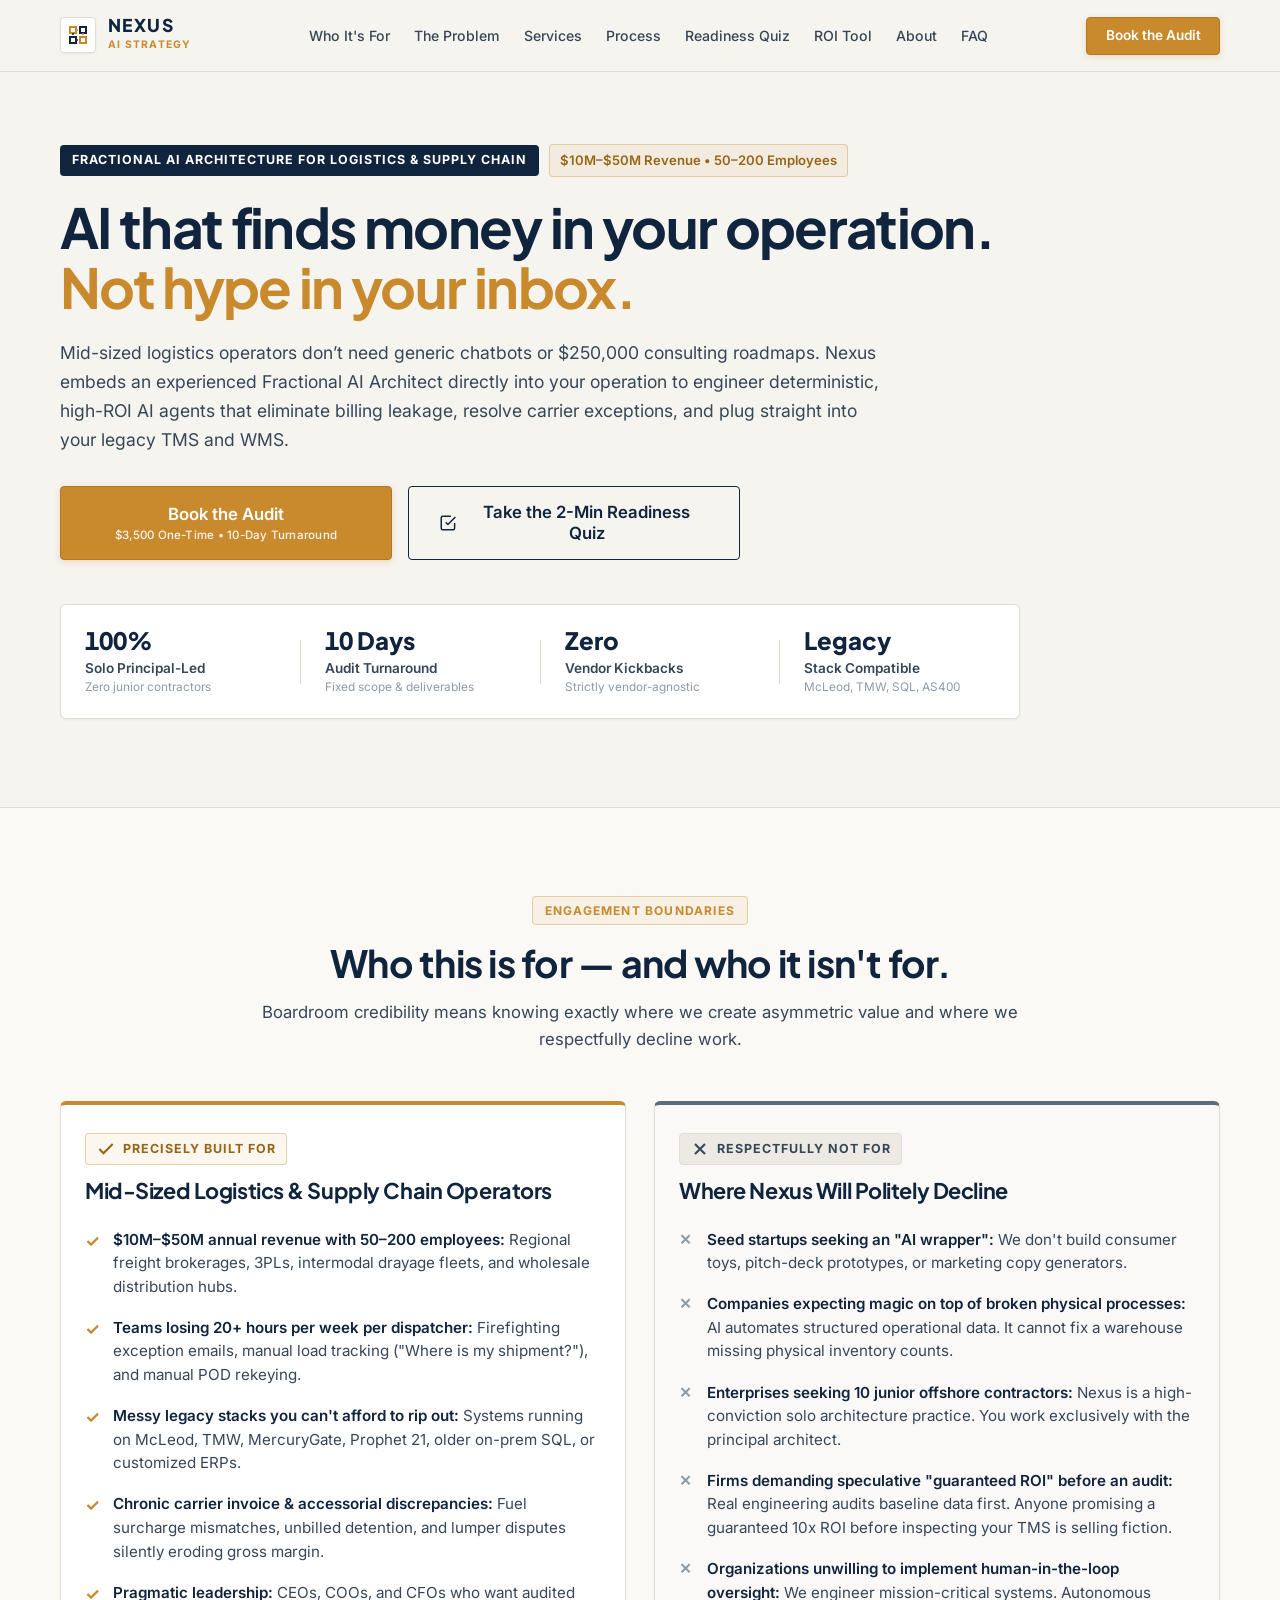
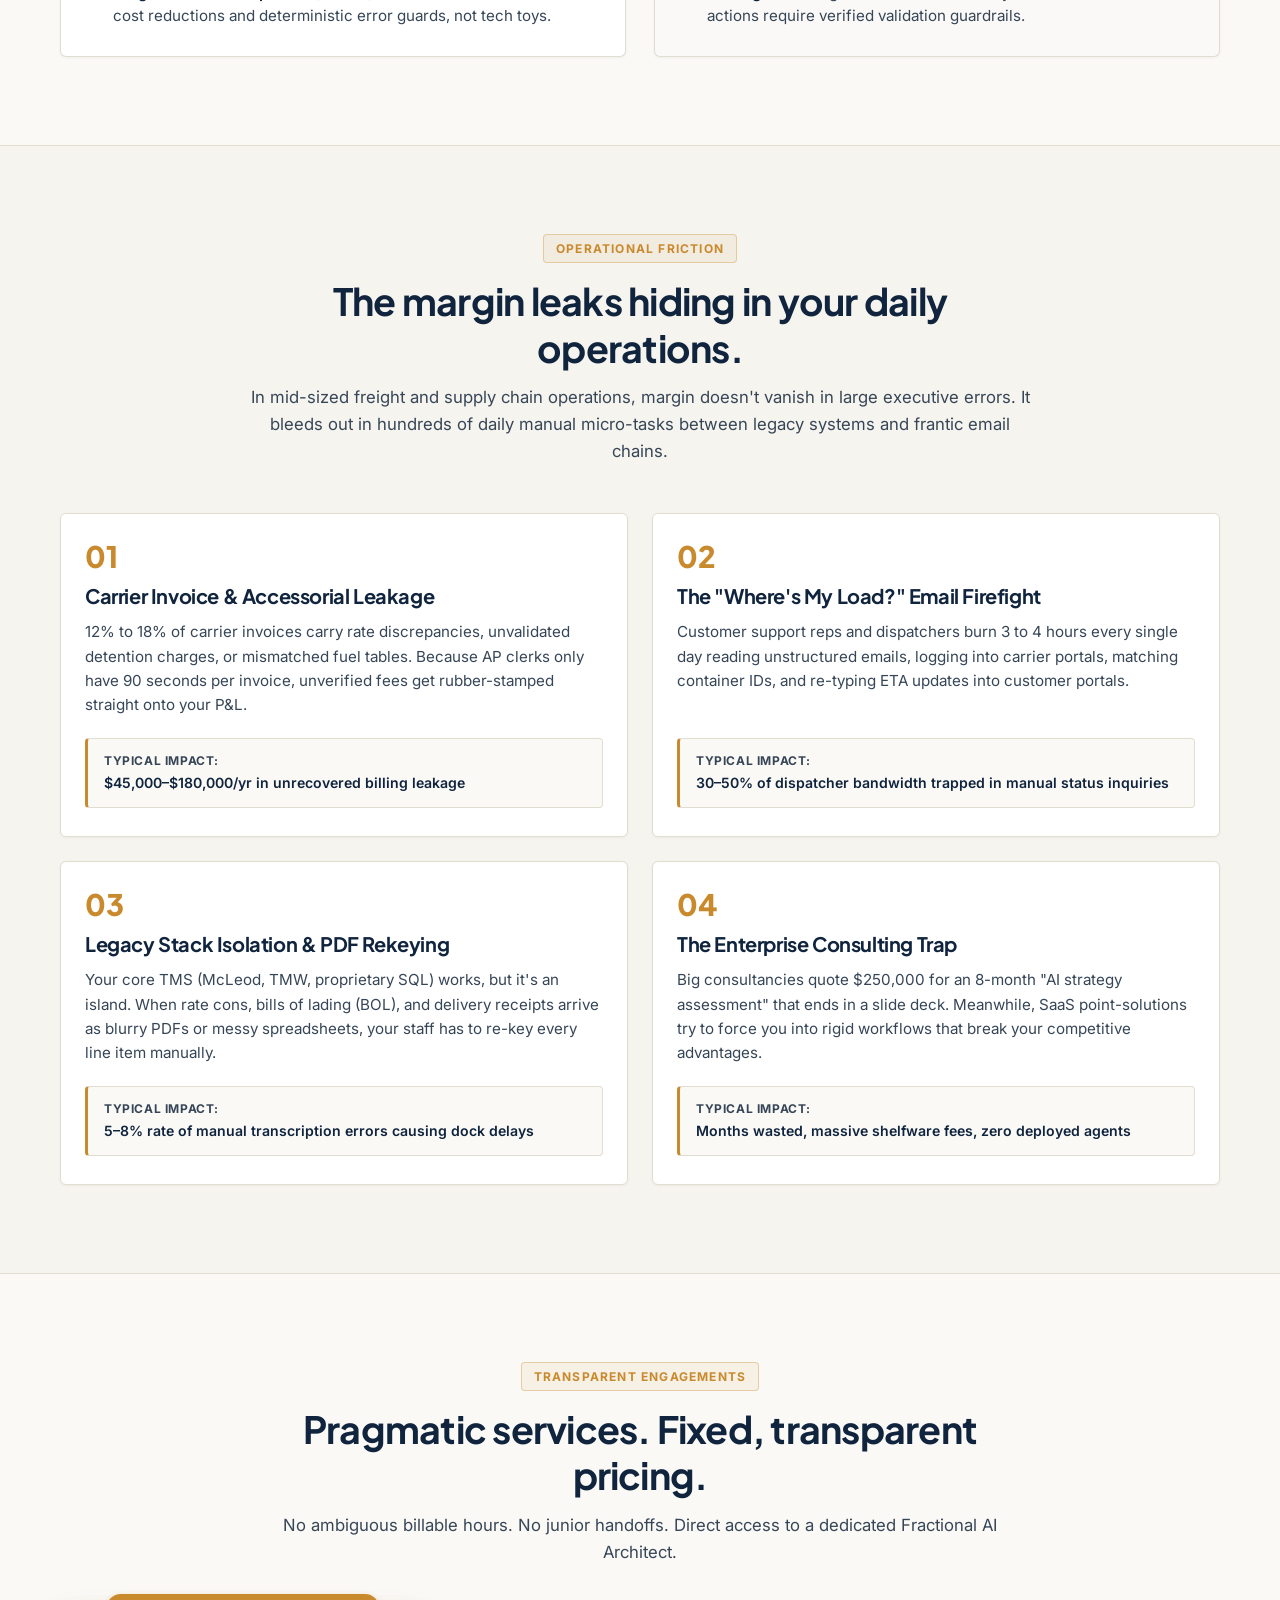
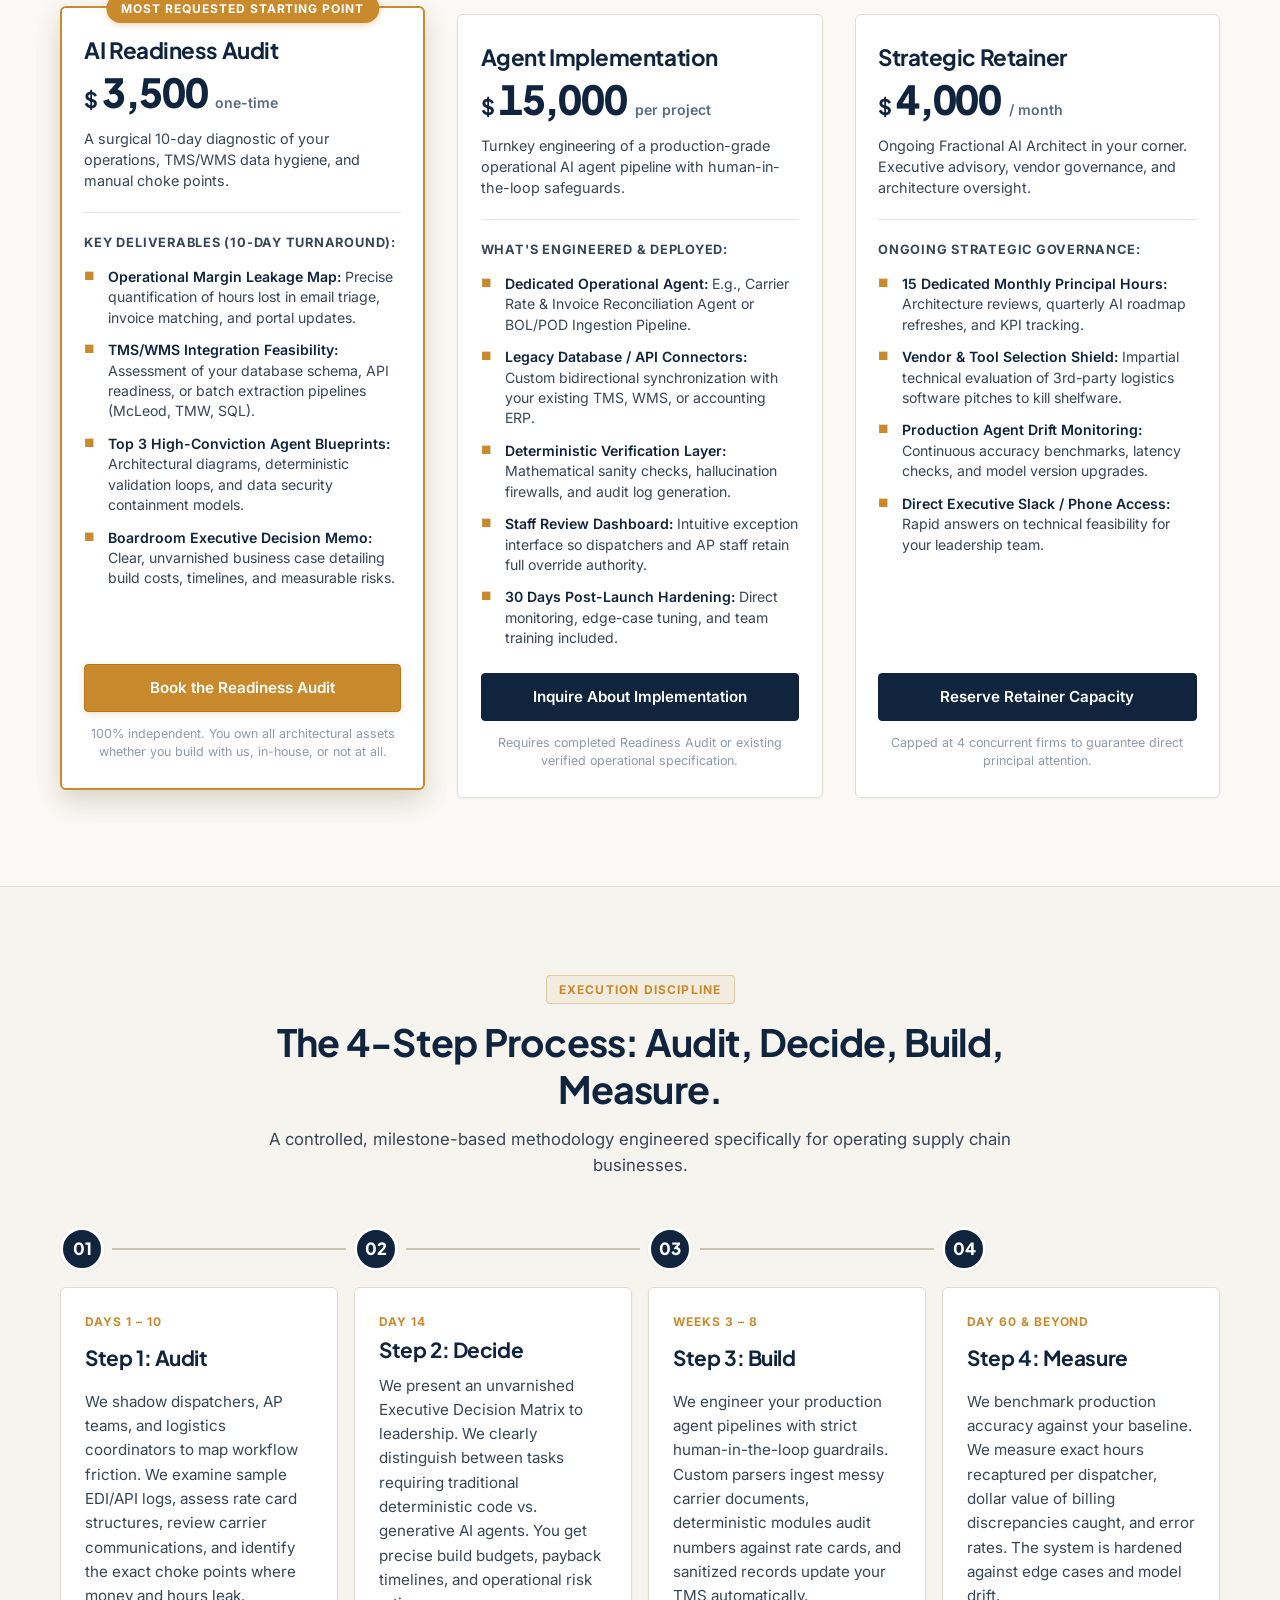
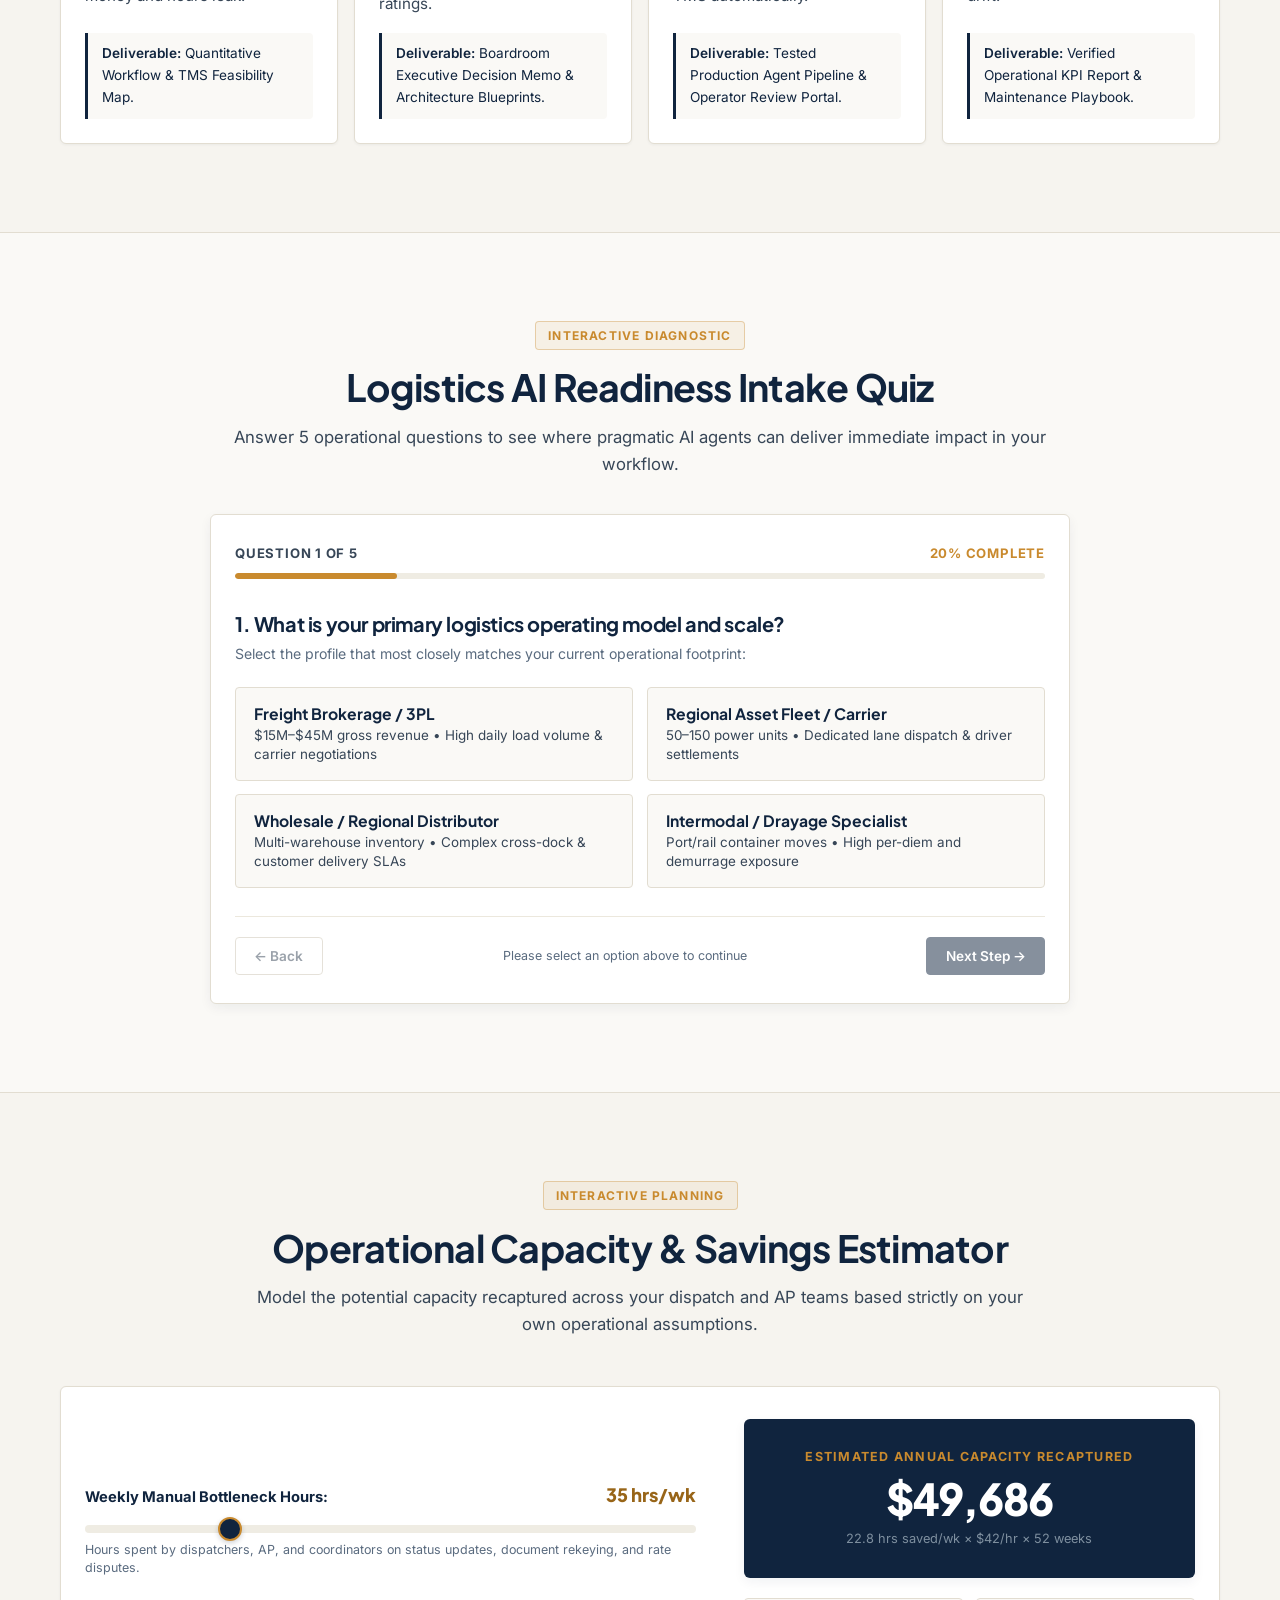
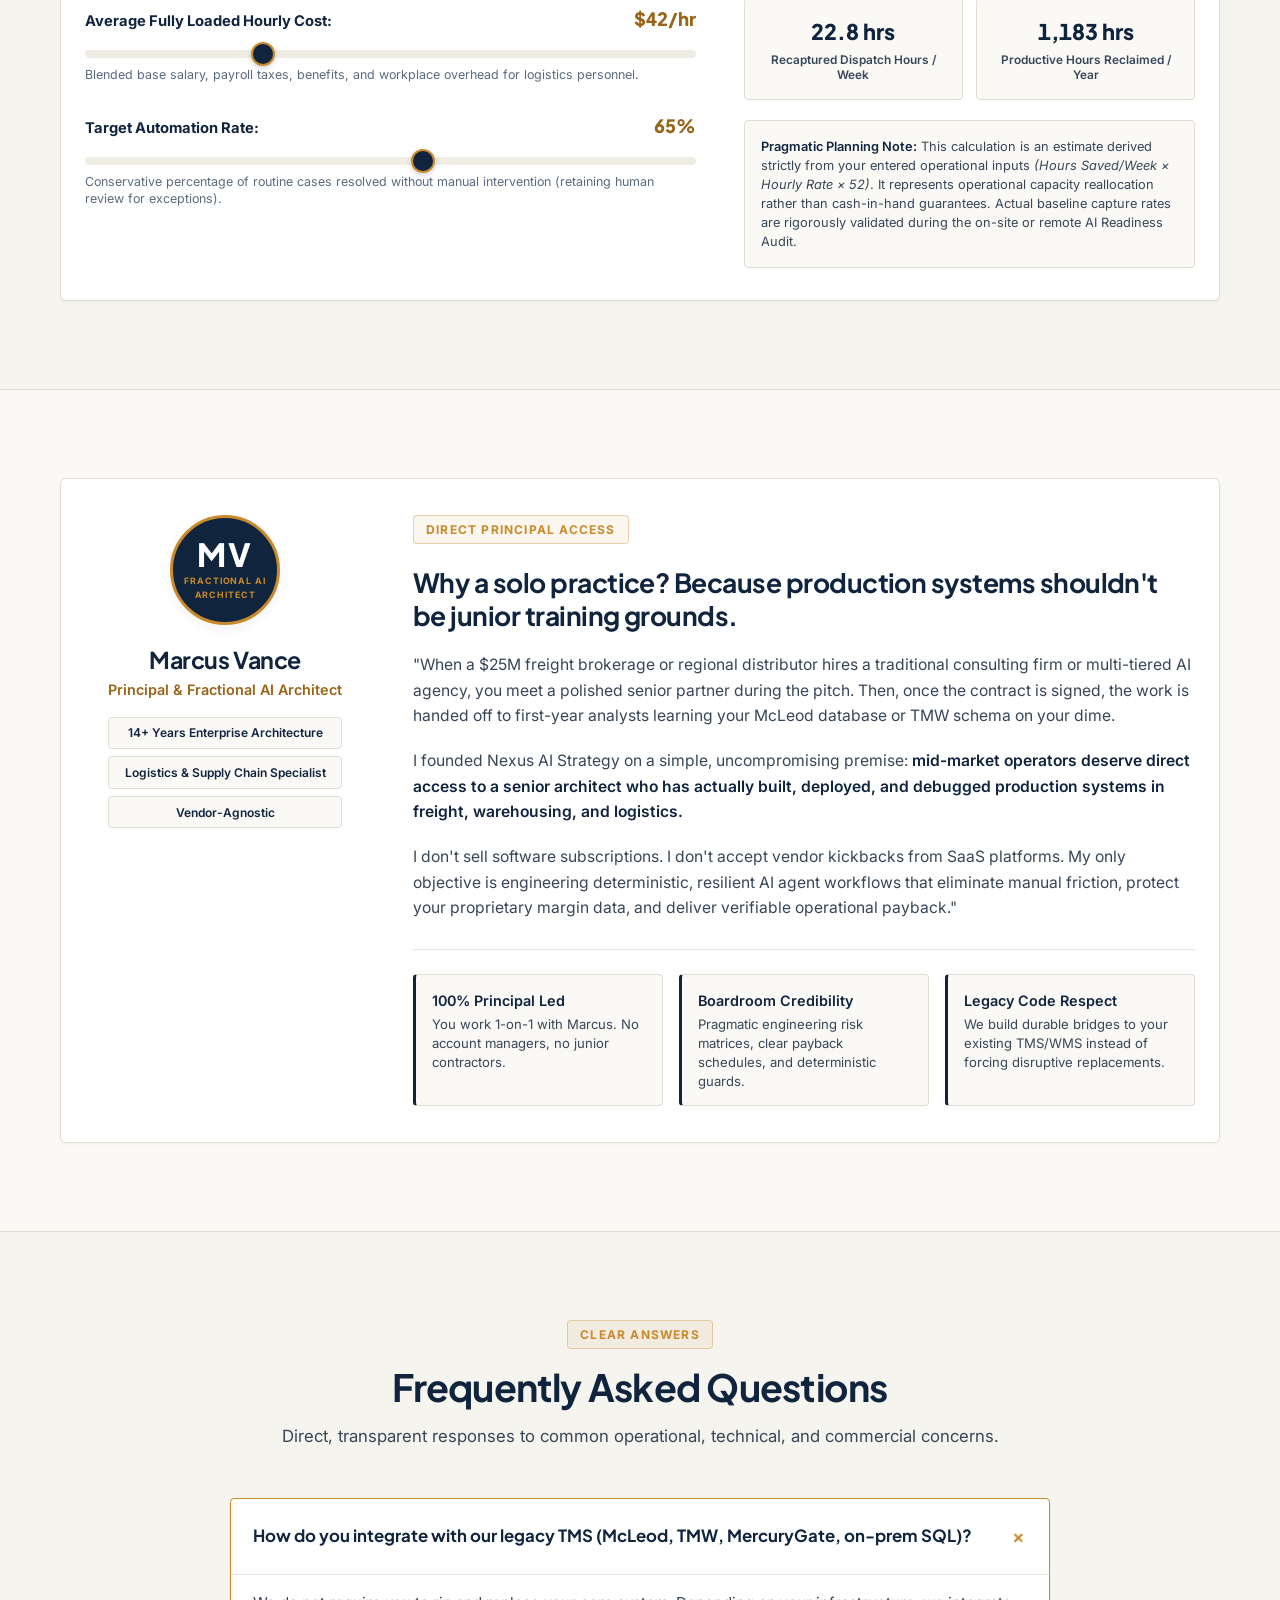
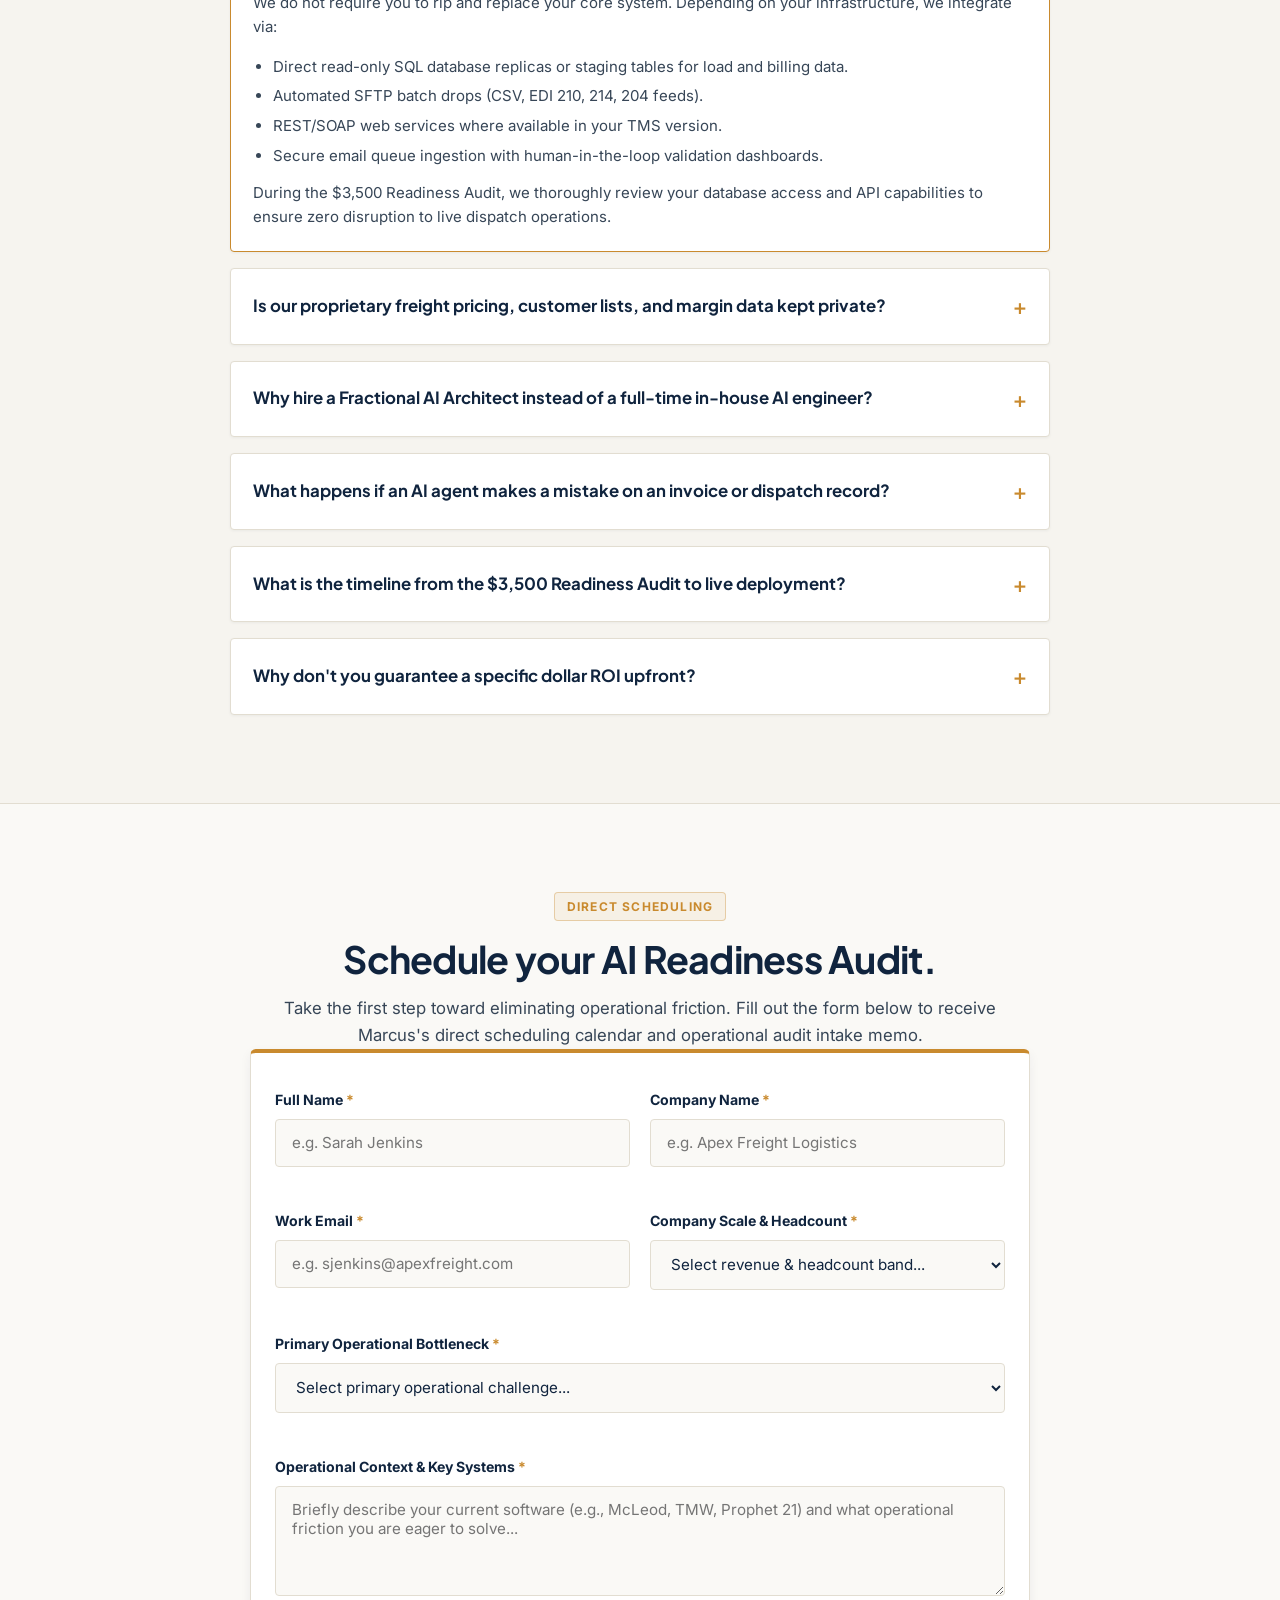
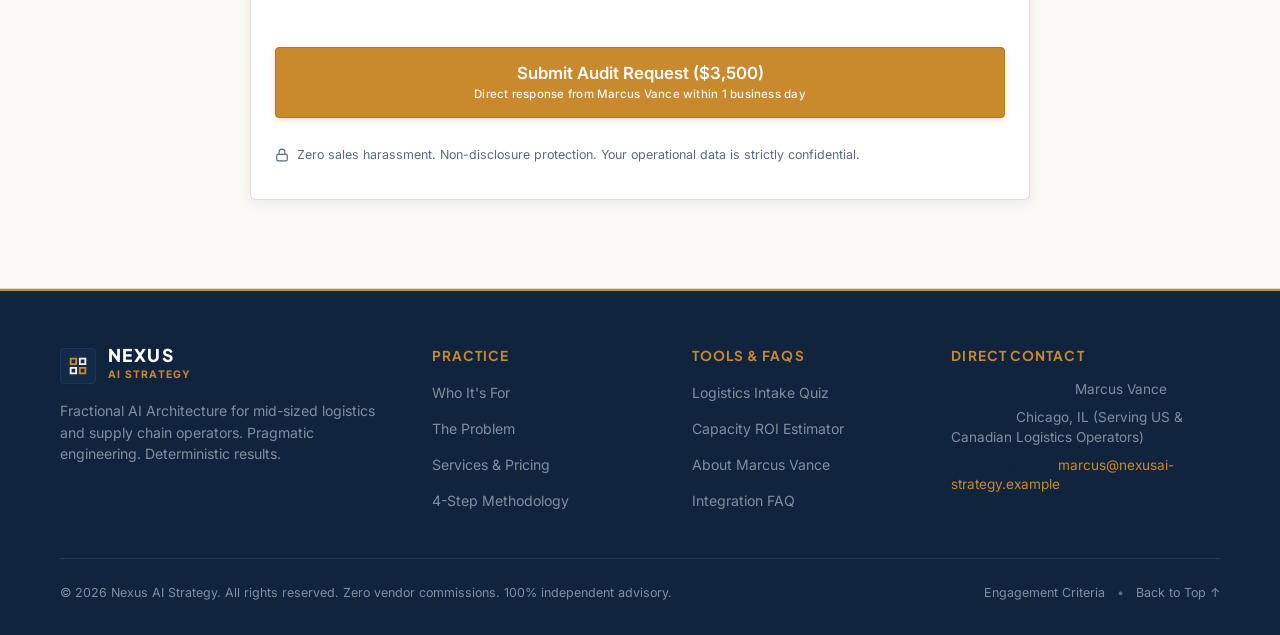
==== index.html @ 40e60907 "Initial commit: Nexus AI Strategy responsive landing page" ====
<!DOCTYPE html>
<html lang="en">
<head>
  <meta charset="UTF-8">
  <meta name="viewport" content="width=device-width, initial-scale=1.0">
  <title>Nexus AI Strategy | Fractional AI Architect for Mid-Sized Logistics & Supply Chain</title>
  <meta name="description" content="Solo Fractional AI Architect consultancy for $10M-$50M logistics, freight brokerage, and supply chain operators. Pragmatic agentic systems that find money in your operation.">
  <link rel="preconnect" href="https://fonts.googleapis.com">
  <link rel="preconnect" href="https://fonts.gstatic.com" crossorigin>
  <link href="https://fonts.googleapis.com/css2?family=Inter:wght@400;500;600;700&family=Plus+Jakarta+Sans:wght@600;700;800&display=swap" rel="stylesheet">
  <link rel="stylesheet" href="styles.css">
</head>
<body>
  <!-- HEADER & NAVIGATION -->
  <header class="site-header" id="top">
    <div class="nav-container">
      <a href="#top" class="brand-logo" aria-label="Nexus AI Strategy Home">
        <span class="logo-mark">
          <svg width="24" height="24" viewBox="0 0 24 24" fill="none" xmlns="http://www.w3.org/2000/svg" aria-hidden="true">
            <path d="M4 4H10V10H4V4Z" stroke="#C98A2E" stroke-width="2"/>
            <path d="M14 14H20V20H14V14Z" stroke="#C98A2E" stroke-width="2"/>
            <path d="M4 20H10V14H4V20Z" stroke="#10243E" stroke-width="2"/>
            <path d="M14 10H20V4H14V10Z" stroke="#10243E" stroke-width="2"/>
            <path d="M10 7L14 7" stroke="#C98A2E" stroke-width="1.5" stroke-dasharray="2 2"/>
            <path d="M10 17L14 17" stroke="#10243E" stroke-width="1.5" stroke-dasharray="2 2"/>
            <path d="M7 10V14" stroke="#10243E" stroke-width="1.5" stroke-dasharray="2 2"/>
            <path d="M17 10V14" stroke="#C98A2E" stroke-width="1.5" stroke-dasharray="2 2"/>
          </svg>
        </span>
        <span class="brand-text">
          <span class="brand-name">NEXUS</span>
          <span class="brand-descriptor">AI STRATEGY</span>
        </span>
      </a>

      <!-- Desktop Nav -->
      <nav class="desktop-nav" aria-label="Main Navigation">
        <ul class="nav-links">
          <li><a href="#fit">Who It's For</a></li>
          <li><a href="#problem">The Problem</a></li>
          <li><a href="#services">Services</a></li>
          <li><a href="#process">Process</a></li>
          <li><a href="#quiz">Readiness Quiz</a></li>
          <li><a href="#estimator">ROI Tool</a></li>
          <li><a href="#about">About</a></li>
          <li><a href="#faq">FAQ</a></li>
        </ul>
      </nav>

      <div class="nav-actions">
        <a href="#contact" class="btn btn-copper btn-sm nav-cta" id="nav-book-btn">Book the Audit</a>
        <!-- Mobile Menu Toggle Button -->
        <button type="button" class="mobile-toggle" id="mobile-toggle-btn" aria-expanded="false" aria-controls="mobile-nav" aria-label="Toggle navigation menu">
          <span class="hamburger-line"></span>
          <span class="hamburger-line"></span>
          <span class="hamburger-line"></span>
        </button>
      </div>
    </div>

    <!-- Mobile Drawer Navigation -->
    <nav class="mobile-nav" id="mobile-nav" aria-label="Mobile Navigation" hidden>
      <div class="mobile-nav-inner">
        <ul class="mobile-nav-links">
          <li><a href="#fit" class="mobile-nav-link">Who It's For</a></li>
          <li><a href="#problem" class="mobile-nav-link">The Problem</a></li>
          <li><a href="#services" class="mobile-nav-link">Services & Pricing</a></li>
          <li><a href="#process" class="mobile-nav-link">4-Step Process</a></li>
          <li><a href="#quiz" class="mobile-nav-link">5-Question Quiz</a></li>
          <li><a href="#estimator" class="mobile-nav-link">ROI Estimator</a></li>
          <li><a href="#about" class="mobile-nav-link">About Marcus</a></li>
          <li><a href="#faq" class="mobile-nav-link">FAQ</a></li>
        </ul>
        <div class="mobile-nav-cta-wrapper">
          <a href="#contact" class="btn btn-copper btn-block mobile-nav-link" id="mobile-book-audit-link">Book the Audit ($3,500)</a>
        </div>
      </div>
    </nav>
  </header>

  <main>
    <!-- SECTION 1: HERO -->
    <section class="hero-section" id="hero">
      <div class="container hero-container">
        <div class="hero-content">
          <div class="hero-eyebrow">
            <span class="eyebrow-pill">Fractional AI Architecture for Logistics & Supply Chain</span>
            <span class="eyebrow-focus">$10M–$50M Revenue • 50–200 Employees</span>
          </div>

          <h1 class="hero-headline">
            AI that finds money in your operation.<br>
            <span class="hero-headline-sub">Not hype in your inbox.</span>
          </h1>

          <p class="hero-lead">
            Mid-sized logistics operators don’t need generic chatbots or $250,000 consulting roadmaps. 
            Nexus embeds an experienced Fractional AI Architect directly into your operation to engineer 
            deterministic, high-ROI AI agents that eliminate billing leakage, resolve carrier exceptions, 
            and plug straight into your legacy TMS and WMS.
          </p>

          <div class="hero-cta-group">
            <a href="#contact" class="btn btn-copper btn-lg" id="hero-book-audit-btn">
              <span>Book the Audit</span>
              <span class="btn-subtext">$3,500 One-Time • 10-Day Turnaround</span>
            </a>
            <a href="#quiz" class="btn btn-navy-outline btn-lg" id="hero-take-quiz-btn">
              <svg width="18" height="18" viewBox="0 0 24 24" fill="none" stroke="currentColor" stroke-width="2" aria-hidden="true">
                <path d="M9 11l3 3L22 4"/>
                <path d="M21 12v7a2 2 0 01-2 2H5a2 2 0 01-2-2V5a2 2 0 012-2h11"/>
              </svg>
              <span>Take the 2-Min Readiness Quiz</span>
            </a>
          </div>

          <!-- Boardroom Credibility Strip -->
          <div class="hero-proof-bar" aria-label="Operational benchmarks">
            <div class="proof-item">
              <div class="proof-number">100%</div>
              <div class="proof-label">Solo Principal-Led<br><span class="proof-sub">Zero junior contractors</span></div>
            </div>
            <div class="proof-divider" aria-hidden="true"></div>
            <div class="proof-item">
              <div class="proof-number">10 Days</div>
              <div class="proof-label">Audit Turnaround<br><span class="proof-sub">Fixed scope & deliverables</span></div>
            </div>
            <div class="proof-divider" aria-hidden="true"></div>
            <div class="proof-item">
              <div class="proof-number">Zero</div>
              <div class="proof-label">Vendor Kickbacks<br><span class="proof-sub">Strictly vendor-agnostic</span></div>
            </div>
            <div class="proof-divider" aria-hidden="true"></div>
            <div class="proof-item">
              <div class="proof-number">Legacy</div>
              <div class="proof-label">Stack Compatible<br><span class="proof-sub">McLeod, TMW, SQL, AS400</span></div>
            </div>
          </div>
        </div>
      </div>
    </section>

    <!-- SECTION 2: WHO THIS IS FOR / ISN'T FOR -->
    <section class="section fit-section" id="fit">
      <div class="container">
        <div class="section-header text-center">
          <span class="section-tag">Engagement Boundaries</span>
          <h2 class="section-title">Who this is for — and who it isn't for.</h2>
          <p class="section-subtitle">
            Boardroom credibility means knowing exactly where we create asymmetric value and where we respectfully decline work.
          </p>
        </div>

        <div class="fit-grid">
          <!-- FOR CARD -->
          <div class="fit-card fit-card-for">
            <div class="fit-card-header">
              <div class="fit-badge for-badge">
                <svg width="20" height="20" viewBox="0 0 24 24" fill="none" stroke="currentColor" stroke-width="2.5" aria-hidden="true">
                  <path d="M20 6L9 17L4 12"/>
                </svg>
                <span>Precisely Built For</span>
              </div>
              <h3 class="fit-card-title">Mid-Sized Logistics & Supply Chain Operators</h3>
            </div>
            <ul class="fit-list for-list">
              <li>
                <strong>$10M–$50M annual revenue with 50–200 employees:</strong> Regional freight brokerages, 3PLs, intermodal drayage fleets, and wholesale distribution hubs.
              </li>
              <li>
                <strong>Teams losing 20+ hours per week per dispatcher:</strong> Firefighting exception emails, manual load tracking ("Where is my shipment?"), and manual POD rekeying.
              </li>
              <li>
                <strong>Messy legacy stacks you can't afford to rip out:</strong> Systems running on McLeod, TMW, MercuryGate, Prophet 21, older on-prem SQL, or customized ERPs.
              </li>
              <li>
                <strong>Chronic carrier invoice & accessorial discrepancies:</strong> Fuel surcharge mismatches, unbilled detention, and lumper disputes silently eroding gross margin.
              </li>
              <li>
                <strong>Pragmatic leadership:</strong> CEOs, COOs, and CFOs who want audited cost reductions and deterministic error guards, not tech toys.
              </li>
            </ul>
          </div>

          <!-- NOT FOR CARD -->
          <div class="fit-card fit-card-not">
            <div class="fit-card-header">
              <div class="fit-badge not-badge">
                <svg width="20" height="20" viewBox="0 0 24 24" fill="none" stroke="currentColor" stroke-width="2.5" aria-hidden="true">
                  <path d="M18 6L6 18M6 6l12 12"/>
                </svg>
                <span>Respectfully Not For</span>
              </div>
              <h3 class="fit-card-title">Where Nexus Will Politely Decline</h3>
            </div>
            <ul class="fit-list not-list">
              <li>
                <strong>Seed startups seeking an "AI wrapper":</strong> We don't build consumer toys, pitch-deck prototypes, or marketing copy generators.
              </li>
              <li>
                <strong>Companies expecting magic on top of broken physical processes:</strong> AI automates structured operational data. It cannot fix a warehouse missing physical inventory counts.
              </li>
              <li>
                <strong>Enterprises seeking 10 junior offshore contractors:</strong> Nexus is a high-conviction solo architecture practice. You work exclusively with the principal architect.
              </li>
              <li>
                <strong>Firms demanding speculative "guaranteed ROI" before an audit:</strong> Real engineering audits baseline data first. Anyone promising a guaranteed 10x ROI before inspecting your TMS is selling fiction.
              </li>
              <li>
                <strong>Organizations unwilling to implement human-in-the-loop oversight:</strong> We engineer mission-critical systems. Autonomous actions require verified validation guardrails.
              </li>
            </ul>
          </div>
        </div>
      </div>
    </section>

    <!-- SECTION 3: THE PROBLEM -->
    <section class="section problem-section" id="problem">
      <div class="container">
        <div class="section-header text-center">
          <span class="section-tag">Operational Friction</span>
          <h2 class="section-title">The margin leaks hiding in your daily operations.</h2>
          <p class="section-subtitle">
            In mid-sized freight and supply chain operations, margin doesn't vanish in large executive errors. 
            It bleeds out in hundreds of daily manual micro-tasks between legacy systems and frantic email chains.
          </p>
        </div>

        <div class="problem-grid">
          <!-- Problem 1 -->
          <article class="problem-card">
            <div class="problem-num" aria-hidden="true">01</div>
            <h3 class="problem-card-title">Carrier Invoice & Accessorial Leakage</h3>
            <p class="problem-card-desc">
              12% to 18% of carrier invoices carry rate discrepancies, unvalidated detention charges, or mismatched fuel tables. 
              Because AP clerks only have 90 seconds per invoice, unverified fees get rubber-stamped straight onto your P&amp;L.
            </p>
            <div class="problem-cost-box">
              <span class="cost-label">Typical Impact:</span>
              <span class="cost-value">$45,000–$180,000/yr in unrecovered billing leakage</span>
            </div>
          </article>

          <!-- Problem 2 -->
          <article class="problem-card">
            <div class="problem-num" aria-hidden="true">02</div>
            <h3 class="problem-card-title">The "Where's My Load?" Email Firefight</h3>
            <p class="problem-card-desc">
              Customer support reps and dispatchers burn 3 to 4 hours every single day reading unstructured emails, 
              logging into carrier portals, matching container IDs, and re-typing ETA updates into customer portals.
            </p>
            <div class="problem-cost-box">
              <span class="cost-label">Typical Impact:</span>
              <span class="cost-value">30–50% of dispatcher bandwidth trapped in manual status inquiries</span>
            </div>
          </article>

          <!-- Problem 3 -->
          <article class="problem-card">
            <div class="problem-num" aria-hidden="true">03</div>
            <h3 class="problem-card-title">Legacy Stack Isolation & PDF Rekeying</h3>
            <p class="problem-card-desc">
              Your core TMS (McLeod, TMW, proprietary SQL) works, but it's an island. When rate cons, bills of lading (BOL), 
              and delivery receipts arrive as blurry PDFs or messy spreadsheets, your staff has to re-key every line item manually.
            </p>
            <div class="problem-cost-box">
              <span class="cost-label">Typical Impact:</span>
              <span class="cost-value">5–8% rate of manual transcription errors causing dock delays</span>
            </div>
          </article>

          <!-- Problem 4 -->
          <article class="problem-card">
            <div class="problem-num" aria-hidden="true">04</div>
            <h3 class="problem-card-title">The Enterprise Consulting Trap</h3>
            <p class="problem-card-desc">
              Big consultancies quote $250,000 for an 8-month "AI strategy assessment" that ends in a slide deck. 
              Meanwhile, SaaS point-solutions try to force you into rigid workflows that break your competitive advantages.
            </p>
            <div class="problem-cost-box">
              <span class="cost-label">Typical Impact:</span>
              <span class="cost-value">Months wasted, massive shelfware fees, zero deployed agents</span>
            </div>
          </article>
        </div>
      </div>
    </section>

    <!-- SECTION 4: THREE SERVICE CARDS -->
    <section class="section services-section" id="services">
      <div class="container">
        <div class="section-header text-center">
          <span class="section-tag">Transparent Engagements</span>
          <h2 class="section-title">Pragmatic services. Fixed, transparent pricing.</h2>
          <p class="section-subtitle">
            No ambiguous billable hours. No junior handoffs. Direct access to a dedicated Fractional AI Architect.
          </p>
        </div>

        <div class="services-grid">
          <!-- SERVICE 1: PRIMARY (AI Readiness Audit) -->
          <div class="service-card service-card-primary" id="service-audit">
            <div class="service-card-badge">Most Requested Starting Point</div>
            <div class="service-header">
              <h3 class="service-title">AI Readiness Audit</h3>
              <div class="service-pricing">
                <span class="price-currency">$</span>
                <span class="price-amount">3,500</span>
                <span class="price-period">one-time</span>
              </div>
              <p class="service-summary">
                A surgical 10-day diagnostic of your operations, TMS/WMS data hygiene, and manual choke points.
              </p>
            </div>

            <div class="service-body">
              <div class="service-scope-label">Key Deliverables (10-Day Turnaround):</div>
              <ul class="service-checklist">
                <li>
                  <strong>Operational Margin Leakage Map:</strong> Precise quantification of hours lost in email triage, invoice matching, and portal updates.
                </li>
                <li>
                  <strong>TMS/WMS Integration Feasibility:</strong> Assessment of your database schema, API readiness, or batch extraction pipelines (McLeod, TMW, SQL).
                </li>
                <li>
                  <strong>Top 3 High-Conviction Agent Blueprints:</strong> Architectural diagrams, deterministic validation loops, and data security containment models.
                </li>
                <li>
                  <strong>Boardroom Executive Decision Memo:</strong> Clear, unvarnished business case detailing build costs, timelines, and measurable risks.
                </li>
              </ul>
            </div>

            <div class="service-footer">
              <a href="#contact" class="btn btn-copper btn-block" id="service-audit-cta">Book the Readiness Audit</a>
              <p class="service-guarantee-note">
                100% independent. You own all architectural assets whether you build with us, in-house, or not at all.
              </p>
            </div>
          </div>

          <!-- SERVICE 2: Agent Implementation -->
          <div class="service-card" id="service-implementation">
            <div class="service-header">
              <h3 class="service-title">Agent Implementation</h3>
              <div class="service-pricing">
                <span class="price-currency">$</span>
                <span class="price-amount">15,000</span>
                <span class="price-period">per project</span>
              </div>
              <p class="service-summary">
                Turnkey engineering of a production-grade operational AI agent pipeline with human-in-the-loop safeguards.
              </p>
            </div>

            <div class="service-body">
              <div class="service-scope-label">What's Engineered & Deployed:</div>
              <ul class="service-checklist">
                <li>
                  <strong>Dedicated Operational Agent:</strong> E.g., Carrier Rate & Invoice Reconciliation Agent or BOL/POD Ingestion Pipeline.
                </li>
                <li>
                  <strong>Legacy Database / API Connectors:</strong> Custom bidirectional synchronization with your existing TMS, WMS, or accounting ERP.
                </li>
                <li>
                  <strong>Deterministic Verification Layer:</strong> Mathematical sanity checks, hallucination firewalls, and audit log generation.
                </li>
                <li>
                  <strong>Staff Review Dashboard:</strong> Intuitive exception interface so dispatchers and AP staff retain full override authority.
                </li>
                <li>
                  <strong>30 Days Post-Launch Hardening:</strong> Direct monitoring, edge-case tuning, and team training included.
                </li>
              </ul>
            </div>

            <div class="service-footer">
              <a href="#contact" class="btn btn-navy btn-block" id="service-implementation-cta">Inquire About Implementation</a>
              <p class="service-guarantee-note">
                Requires completed Readiness Audit or existing verified operational specification.
              </p>
            </div>
          </div>

          <!-- SERVICE 3: Strategic Retainer -->
          <div class="service-card" id="service-retainer">
            <div class="service-header">
              <h3 class="service-title">Strategic Retainer</h3>
              <div class="service-pricing">
                <span class="price-currency">$</span>
                <span class="price-amount">4,000</span>
                <span class="price-period">/ month</span>
              </div>
              <p class="service-summary">
                Ongoing Fractional AI Architect in your corner. Executive advisory, vendor governance, and architecture oversight.
              </p>
            </div>

            <div class="service-body">
              <div class="service-scope-label">Ongoing Strategic Governance:</div>
              <ul class="service-checklist">
                <li>
                  <strong>15 Dedicated Monthly Principal Hours:</strong> Architecture reviews, quarterly AI roadmap refreshes, and KPI tracking.
                </li>
                <li>
                  <strong>Vendor & Tool Selection Shield:</strong> Impartial technical evaluation of 3rd-party logistics software pitches to kill shelfware.
                </li>
                <li>
                  <strong>Production Agent Drift Monitoring:</strong> Continuous accuracy benchmarks, latency checks, and model version upgrades.
                </li>
                <li>
                  <strong>Direct Executive Slack / Phone Access:</strong> Rapid answers on technical feasibility for your leadership team.
                </li>
              </ul>
            </div>

            <div class="service-footer">
              <a href="#contact" class="btn btn-navy btn-block" id="service-retainer-cta">Reserve Retainer Capacity</a>
              <p class="service-guarantee-note">
                Capped at 4 concurrent firms to guarantee direct principal attention.
              </p>
            </div>
          </div>
        </div>
      </div>
    </section>

    <!-- SECTION 5: 4-STEP PROCESS -->
    <section class="section process-section" id="process">
      <div class="container">
        <div class="section-header text-center">
          <span class="section-tag">Execution Discipline</span>
          <h2 class="section-title">The 4-Step Process: Audit, Decide, Build, Measure.</h2>
          <p class="section-subtitle">
            A controlled, milestone-based methodology engineered specifically for operating supply chain businesses.
          </p>
        </div>

        <div class="process-timeline">
          <!-- Step 1 -->
          <div class="process-step">
            <div class="process-marker">
              <div class="marker-circle">01</div>
              <div class="marker-line" aria-hidden="true"></div>
            </div>
            <div class="process-card">
              <div class="process-phase">Days 1 – 10</div>
              <h3 class="process-name">Step 1: Audit</h3>
              <p class="process-desc">
                We shadow dispatchers, AP teams, and logistics coordinators to map workflow friction. We examine sample EDI/API logs, 
                assess rate card structures, review carrier communications, and identify the exact choke points where money and hours leak.
              </p>
              <div class="process-outcome">
                <strong>Deliverable:</strong> Quantitative Workflow & TMS Feasibility Map.
              </div>
            </div>
          </div>

          <!-- Step 2 -->
          <div class="process-step">
            <div class="process-marker">
              <div class="marker-circle">02</div>
              <div class="marker-line" aria-hidden="true"></div>
            </div>
            <div class="process-card">
              <div class="process-phase">Day 14</div>
              <h3 class="process-name">Step 2: Decide</h3>
              <p class="process-desc">
                We present an unvarnished Executive Decision Matrix to leadership. We clearly distinguish between tasks requiring 
                traditional deterministic code vs. generative AI agents. You get precise build budgets, payback timelines, and operational risk ratings.
              </p>
              <div class="process-outcome">
                <strong>Deliverable:</strong> Boardroom Executive Decision Memo & Architecture Blueprints.
              </div>
            </div>
          </div>

          <!-- Step 3 -->
          <div class="process-step">
            <div class="process-marker">
              <div class="marker-circle">03</div>
              <div class="marker-line" aria-hidden="true"></div>
            </div>
            <div class="process-card">
              <div class="process-phase">Weeks 3 – 8</div>
              <h3 class="process-name">Step 3: Build</h3>
              <p class="process-desc">
                We engineer your production agent pipelines with strict human-in-the-loop guardrails. Custom parsers ingest messy carrier 
                documents, deterministic modules audit numbers against rate cards, and sanitized records update your TMS automatically.
              </p>
              <div class="process-outcome">
                <strong>Deliverable:</strong> Tested Production Agent Pipeline & Operator Review Portal.
              </div>
            </div>
          </div>

          <!-- Step 4 -->
          <div class="process-step">
            <div class="process-marker">
              <div class="marker-circle">04</div>
            </div>
            <div class="process-card">
              <div class="process-phase">Day 60 & Beyond</div>
              <h3 class="process-name">Step 4: Measure</h3>
              <p class="process-desc">
                We benchmark production accuracy against your baseline. We measure exact hours recaptured per dispatcher, dollar value of billing 
                discrepancies caught, and error rates. The system is hardened against edge cases and model drift.
              </p>
              <div class="process-outcome">
                <strong>Deliverable:</strong> Verified Operational KPI Report & Maintenance Playbook.
              </div>
            </div>
          </div>
        </div>
      </div>
    </section>

    <!-- SECTION 6: 5-QUESTION AUDIT INTAKE QUIZ -->
    <section class="section quiz-section" id="quiz">
      <div class="container">
        <div class="quiz-wrapper">
          <div class="quiz-intro text-center">
            <span class="section-tag">Interactive Diagnostic</span>
            <h2 class="section-title">Logistics AI Readiness Intake Quiz</h2>
            <p class="section-subtitle">
              Answer 5 operational questions to see where pragmatic AI agents can deliver immediate impact in your workflow.
            </p>
          </div>

          <!-- QUIZ CONTAINER -->
          <div class="quiz-card" id="quiz-container" role="region" aria-live="polite">
            <!-- Progress Bar -->
            <div class="quiz-progress-bar-wrapper">
              <div class="quiz-step-indicator">
                <span id="quiz-step-text">Question 1 of 5</span>
                <span class="quiz-pct-text" id="quiz-pct-text">20% Complete</span>
              </div>
              <div class="quiz-progress-track">
                <div class="quiz-progress-fill" id="quiz-progress-fill" style="width: 20%;"></div>
              </div>
            </div>

            <!-- Quiz Questions Form -->
            <div class="quiz-questions-area" id="quiz-questions-area">
              <!-- Question 1 -->
              <div class="quiz-question-slide active" data-question="1">
                <h3 class="quiz-q-title">1. What is your primary logistics operating model and scale?</h3>
                <p class="quiz-q-hint">Select the profile that most closely matches your current operational footprint:</p>
                <div class="quiz-options-grid">
                  <button type="button" class="quiz-option-btn" data-value="3pl-freight" data-score="high">
                    <span class="opt-label">Freight Brokerage / 3PL</span>
                    <span class="opt-detail">$15M–$45M gross revenue • High daily load volume & carrier negotiations</span>
                  </button>
                  <button type="button" class="quiz-option-btn" data-value="asset-carrier" data-score="medium">
                    <span class="opt-label">Regional Asset Fleet / Carrier</span>
                    <span class="opt-detail">50–150 power units • Dedicated lane dispatch & driver settlements</span>
                  </button>
                  <button type="button" class="quiz-option-btn" data-value="distributor" data-score="high">
                    <span class="opt-label">Wholesale / Regional Distributor</span>
                    <span class="opt-detail">Multi-warehouse inventory • Complex cross-dock & customer delivery SLAs</span>
                  </button>
                  <button type="button" class="quiz-option-btn" data-value="intermodal-drayage" data-score="high">
                    <span class="opt-label">Intermodal / Drayage Specialist</span>
                    <span class="opt-detail">Port/rail container moves • High per-diem and demurrage exposure</span>
                  </button>
                </div>
              </div>

              <!-- Question 2 -->
              <div class="quiz-question-slide" data-question="2">
                <h3 class="quiz-q-title">2. Where is your team burning the most manual operational hours?</h3>
                <p class="quiz-q-hint">Identify your single largest daily workflow bottleneck:</p>
                <div class="quiz-options-grid">
                  <button type="button" class="quiz-option-btn" data-value="carrier-invoice" data-focus="Carrier Rate & Invoice Reconciliation">
                    <span class="opt-label">Carrier Invoice & Accessorial Reconciliation</span>
                    <span class="opt-detail">Matching invoices against rate cons, fighting lumper & detention charges manually</span>
                  </button>
                  <button type="button" class="quiz-option-btn" data-value="exception-emails" data-focus="Automated Load Exception & Tracking Bot">
                    <span class="opt-label">"Where's My Truck?" Exception Firefighting</span>
                    <span class="opt-detail">Reading hundreds of status emails, portal rekeying, and customer ETA updates</span>
                  </button>
                  <button type="button" class="quiz-option-btn" data-value="bol-pod" data-focus="Automated BOL & POD Document Ingestion">
                    <span class="opt-label">BOL & POD Document Rekeying</span>
                    <span class="opt-detail">Transcribing handwritten or scanned delivery receipts into TMS load records</span>
                  </button>
                  <button type="button" class="quiz-option-btn" data-value="dock-dispatch" data-focus="Dock Appointment & Driver Check-In Automation">
                    <span class="opt-label">Dock Scheduling & Facility Check-In</span>
                    <span class="opt-detail">Coordinating warehouse appointment windows and driver detention notifications</span>
                  </button>
                </div>
              </div>

              <!-- Question 3 -->
              <div class="quiz-question-slide" data-question="3">
                <h3 class="quiz-q-title">3. What does your core technology and database stack look like?</h3>
                <p class="quiz-q-hint">How is your operational shipment data currently managed?</p>
                <div class="quiz-options-grid">
                  <button type="button" class="quiz-option-btn" data-value="legacy-tms" data-stack="Legacy TMS (Direct DB/File Integration)">
                    <span class="opt-label">Established Legacy TMS / ERP</span>
                    <span class="opt-detail">McLeod, TMW, MercuryGate, Prophet 21, or custom AS400/on-prem SQL</span>
                  </button>
                  <button type="button" class="quiz-option-btn" data-value="cloud-tms" data-stack="Modern Cloud TMS (REST API)">
                    <span class="opt-label">Modern Cloud TMS / SaaS</span>
                    <span class="opt-detail">Turvo, Rose Rocket, EKA, or cloud-native transportation management system</span>
                  </button>
                  <button type="button" class="quiz-option-btn" data-value="hybrid-sheets" data-stack="Hybrid Spreadsheets & Custom Database">
                    <span class="opt-label">Hybrid Spreadsheets + Custom SQL</span>
                    <span class="opt-detail">Combination of Excel/Google Sheets workbooks and internal relational database</span>
                  </button>
                  <button type="button" class="quiz-option-btn" data-value="custom-erp" data-stack="Proprietary In-House Logistics Software">
                    <span class="opt-label">Proprietary In-House Platform</span>
                    <span class="opt-detail">Internally developed system maintained by 1–2 internal developers</span>
                  </button>
                </div>
              </div>

              <!-- Question 4 -->
              <div class="quiz-question-slide" data-question="4">
                <h3 class="quiz-q-title">4. How many total hours per week does your team spend on manual exceptions?</h3>
                <p class="quiz-q-hint">Rough estimate across dispatchers, AP clerks, and customer coordinators:</p>
                <div class="quiz-options-grid">
                  <button type="button" class="quiz-option-btn" data-value="under-25" data-hours="15-25 hrs/wk">
                    <span class="opt-label">15–25 hours per week total</span>
                    <span class="opt-detail">Roughly 1 part-time equivalent absorbed by daily manual exception handling</span>
                  </button>
                  <button type="button" class="quiz-option-btn" data-value="25-60" data-hours="25-60 hrs/wk">
                    <span class="opt-label">25–60 hours per week total</span>
                    <span class="opt-detail">1 to 2 full-time employees completely consumed by rekeying and status emails</span>
                  </button>
                  <button type="button" class="quiz-option-btn" data-value="60-120" data-hours="60-120 hrs/wk">
                    <span class="opt-label">60–120 hours per week total</span>
                    <span class="opt-detail">Multiple dispatchers and AP specialists buried in daily document backlog</span>
                  </button>
                  <button type="button" class="quiz-option-btn" data-value="120-plus" data-hours="120+ hrs/wk">
                    <span class="opt-label">120+ hours per week total</span>
                    <span class="opt-detail">Severe operational drag; scaling revenue requires immediately hiring more clerks</span>
                  </button>
                </div>
              </div>

              <!-- Question 5 -->
              <div class="quiz-question-slide" data-question="5">
                <h3 class="quiz-q-title">5. What has been your leadership team's experience with AI to date?</h3>
                <p class="quiz-q-hint">Select the statement that reflects your company's current mindset:</p>
                <div class="quiz-options-grid">
                  <button type="button" class="quiz-option-btn" data-value="zero-ai" data-stage="Fresh Evaluation">
                    <span class="opt-label">Zero AI in place today</span>
                    <span class="opt-detail">Watching the industry cautiously; waiting for practical, boardroom-credible solutions</span>
                  </button>
                  <button type="button" class="quiz-option-btn" data-value="chatgpt-experiments" data-stage="Ad-hoc Experimentation">
                    <span class="opt-label">Ad-hoc ChatGPT / CoPilot use</span>
                    <span class="opt-detail">Staff uses it individually for emails, but zero automated backend agent pipelines</span>
                  </button>
                  <button type="button" class="quiz-option-btn" data-value="vendor-burned" data-stage="Disillusioned by Generic SaaS">
                    <span class="opt-label">Pitched or burned by generic AI vendors</span>
                    <span class="opt-detail">Saw vendor demos that hallucinated quotes or failed when given actual messy freight data</span>
                  </button>
                  <button type="button" class="quiz-option-btn" data-value="ready-to-build" data-stage="Immediate Operational Mandate">
                    <span class="opt-label">Clear mandate to automate manual bottlenecks</span>
                    <span class="opt-detail">Leadership wants audited, deterministic agent architecture deployed this quarter</span>
                  </button>
                </div>
              </div>
            </div>

            <!-- Quiz Navigation Controls -->
            <div class="quiz-footer-controls">
              <button type="button" class="btn btn-outline btn-sm" id="quiz-prev-btn" disabled>
                &larr; Back
              </button>
              <div class="quiz-status-note" id="quiz-selection-prompt">
                Please select an option above to continue
              </div>
              <button type="button" class="btn btn-navy btn-sm" id="quiz-next-btn" disabled>
                Next Step &rarr;
              </button>
            </div>

            <!-- Quiz Result Card (Hidden by default, shown upon completion) -->
            <div class="quiz-result-card" id="quiz-result-card" hidden>
              <div class="result-header">
                <div class="result-badge">
                  <svg width="18" height="18" viewBox="0 0 24 24" fill="none" stroke="currentColor" stroke-width="2" aria-hidden="true">
                    <path d="M22 11.08V12a10 10 0 1 1-5.93-9.14"/>
                    <path d="M22 4L12 14.01l-3-3"/>
                  </svg>
                  <span>Diagnostic Assessment Complete</span>
                </div>
                <h3 class="result-title">Tailored Architectural Recommendation</h3>
                <p class="result-subtitle">Based on your operational scale and current workflow profile:</p>
              </div>

              <div class="result-specs-grid">
                <div class="spec-box">
                  <div class="spec-label">Primary High-Impact Agent Target:</div>
                  <div class="spec-value" id="result-target-agent">Carrier Invoice & Accessorial Reconciliation Agent</div>
                </div>
                <div class="spec-box">
                  <div class="spec-label">Integration Compatibility:</div>
                  <div class="spec-value" id="result-stack-compat">High Feasibility (Legacy Schema / API Connector)</div>
                </div>
                <div class="spec-box">
                  <div class="spec-label">Estimated Operational Drag:</div>
                  <div class="spec-value" id="result-hours-bracket">25–60 hours/week manual intervention</div>
                </div>
                <div class="spec-box">
                  <div class="spec-label">Recommended Starting Scope:</div>
                  <div class="spec-value" id="result-engagement-recommendation">10-Day AI Readiness Audit ($3,500)</div>
                </div>
              </div>

              <!-- Strict Boardroom Disclaimer: NEVER PROMISES ROI -->
              <div class="boardroom-disclaimer">
                <div class="disclaimer-title">
                  <svg width="16" height="16" viewBox="0 0 24 24" fill="none" stroke="currentColor" stroke-width="2" aria-hidden="true">
                    <circle cx="12" cy="12" r="10"/>
                    <line x1="12" y1="8" x2="12" y2="12"/>
                    <line x1="12" y1="16" x2="12.01" y2="16"/>
                  </svg>
                  <span>Pragmatic Architecture Principle — Zero Speculative ROI Guarantees</span>
                </div>
                <p class="disclaimer-text">
                  Nexus AI Strategy never promises speculative ROI formulas before completing a verified technical audit of your actual TMS data quality, exception volumes, and human oversight requirements. Real-world financial impact depends strictly on your baseline rate card complexity and error frequency.
                </p>
              </div>

              <div class="result-action-box">
                <p class="action-prompt">
                  Ready to translate these findings into an executive-ready roadmap with quantified metrics?
                </p>
                <div class="result-buttons">
                  <button type="button" class="btn btn-copper btn-lg" id="quiz-transfer-form-btn">
                    Apply Findings to Audit Booking Form &darr;
                  </button>
                  <button type="button" class="btn btn-navy-outline btn-sm" id="quiz-retake-btn">
                    Retake Quiz
                  </button>
                </div>
              </div>
            </div>
          </div>
        </div>
      </div>
    </section>

    <!-- SECTION 7: OPTIONAL STRETCH — ROI ESTIMATOR -->
    <section class="section estimator-section" id="estimator">
      <div class="container">
        <div class="section-header text-center">
          <span class="section-tag">Interactive Planning</span>
          <h2 class="section-title">Operational Capacity & Savings Estimator</h2>
          <p class="section-subtitle">
            Model the potential capacity recaptured across your dispatch and AP teams based strictly on your own operational assumptions.
          </p>
        </div>

        <div class="estimator-card">
          <div class="estimator-grid">
            <!-- Controls Column -->
            <div class="estimator-controls">
              <!-- Slider 1 -->
              <div class="control-group">
                <div class="control-header">
                  <label for="hours-slider" class="control-label">Weekly Manual Bottleneck Hours:</label>
                  <span class="control-value" id="hours-display">35 hrs/wk</span>
                </div>
                <input type="range" id="hours-slider" min="10" max="120" step="5" value="35" class="range-slider">
                <span class="control-help">Hours spent by dispatchers, AP, and coordinators on status updates, document rekeying, and rate disputes.</span>
              </div>

              <!-- Slider 2 -->
              <div class="control-group">
                <div class="control-header">
                  <label for="rate-slider" class="control-label">Average Fully Loaded Hourly Cost:</label>
                  <span class="control-value" id="rate-display">$42/hr</span>
                </div>
                <input type="range" id="rate-slider" min="25" max="85" step="1" value="42" class="range-slider">
                <span class="control-help">Blended base salary, payroll taxes, benefits, and workplace overhead for logistics personnel.</span>
              </div>

              <!-- Slider 3 -->
              <div class="control-group">
                <div class="control-header">
                  <label for="capture-slider" class="control-label">Target Automation Rate:</label>
                  <span class="control-value" id="capture-display">65%</span>
                </div>
                <input type="range" id="capture-slider" min="40" max="85" step="5" value="65" class="range-slider">
                <span class="control-help">Conservative percentage of routine cases resolved without manual intervention (retaining human review for exceptions).</span>
              </div>
            </div>

            <!-- Output Metric Column -->
            <div class="estimator-metrics">
              <div class="metric-card metric-card-annual">
                <span class="metric-eyebrow">Estimated Annual Capacity Recaptured</span>
                <div class="metric-large" id="annual-savings-display">$49,686</div>
                <span class="metric-formula-note" id="formula-detail">22.75 hrs saved/wk × $42/hr × 52 weeks</span>
              </div>

              <div class="metrics-subgrid">
                <div class="submetric-box">
                  <div class="submetric-num" id="weekly-hours-saved">22.8 hrs</div>
                  <div class="submetric-label">Recaptured Dispatch Hours / Week</div>
                </div>
                <div class="submetric-box">
                  <div class="submetric-num" id="annual-hours-saved">1,183 hrs</div>
                  <div class="submetric-label">Productive Hours Reclaimed / Year</div>
                </div>
              </div>

              <!-- Explicit Disclaimer Notice -->
              <div class="estimator-note">
                <p>
                  <strong>Pragmatic Planning Note:</strong> This calculation is an estimate derived strictly from your entered operational inputs <em>(Hours Saved/Week × Hourly Rate × 52)</em>. It represents operational capacity reallocation rather than cash-in-hand guarantees. Actual baseline capture rates are rigorously validated during the on-site or remote AI Readiness Audit.
                </p>
              </div>
            </div>
          </div>
        </div>
      </div>
    </section>

    <!-- SECTION 8: ABOUT MARCUS VANCE -->
    <section class="section about-section" id="about">
      <div class="container">
        <div class="about-card">
          <div class="about-grid">
            <div class="about-profile">
              <div class="about-avatar-frame">
                <div class="avatar-monogram">
                  <span class="monogram-initials">MV</span>
                  <span class="monogram-title">Fractional AI Architect</span>
                </div>
              </div>
              <div class="profile-details">
                <h3 class="profile-name">Marcus Vance</h3>
                <p class="profile-role">Principal &amp; Fractional AI Architect</p>
                <div class="profile-badges">
                  <span class="profile-badge">14+ Years Enterprise Architecture</span>
                  <span class="profile-badge">Logistics & Supply Chain Specialist</span>
                  <span class="profile-badge">Vendor-Agnostic</span>
                </div>
              </div>
            </div>

            <div class="about-narrative">
              <span class="section-tag">Direct Principal Access</span>
              <h2 class="about-title">Why a solo practice? Because production systems shouldn't be junior training grounds.</h2>
              
              <div class="about-text">
                <p>
                  "When a $25M freight brokerage or regional distributor hires a traditional consulting firm or multi-tiered AI agency, you meet a polished senior partner during the pitch. Then, once the contract is signed, the work is handed off to first-year analysts learning your McLeod database or TMW schema on your dime.
                </p>
                <p>
                  I founded Nexus AI Strategy on a simple, uncompromising premise: <strong>mid-market operators deserve direct access to a senior architect who has actually built, deployed, and debugged production systems in freight, warehousing, and logistics.</strong>
                </p>
                <p>
                  I don't sell software subscriptions. I don't accept vendor kickbacks from SaaS platforms. My only objective is engineering deterministic, resilient AI agent workflows that eliminate manual friction, protect your proprietary margin data, and deliver verifiable operational payback."
                </p>
              </div>

              <div class="about-principles-grid">
                <div class="principle-item">
                  <strong>100% Principal Led</strong>
                  <p>You work 1-on-1 with Marcus. No account managers, no junior contractors.</p>
                </div>
                <div class="principle-item">
                  <strong>Boardroom Credibility</strong>
                  <p>Pragmatic engineering risk matrices, clear payback schedules, and deterministic guards.</p>
                </div>
                <div class="principle-item">
                  <strong>Legacy Code Respect</strong>
                  <p>We build durable bridges to your existing TMS/WMS instead of forcing disruptive replacements.</p>
                </div>
              </div>
            </div>
          </div>
        </div>
      </div>
    </section>

    <!-- SECTION 9: FAQ -->
    <section class="section faq-section" id="faq">
      <div class="container">
        <div class="section-header text-center">
          <span class="section-tag">Clear Answers</span>
          <h2 class="section-title">Frequently Asked Questions</h2>
          <p class="section-subtitle">
            Direct, transparent responses to common operational, technical, and commercial concerns.
          </p>
        </div>

        <div class="faq-accordion" id="faq-accordion">
          <!-- FAQ 1 -->
          <details class="faq-item" open>
            <summary class="faq-question">
              <span>How do you integrate with our legacy TMS (McLeod, TMW, MercuryGate, on-prem SQL)?</span>
              <span class="faq-icon" aria-hidden="true">+</span>
            </summary>
            <div class="faq-answer">
              <p>
                We do not require you to rip and replace your core system. Depending on your infrastructure, we integrate via:
              </p>
              <ul>
                <li>Direct read-only SQL database replicas or staging tables for load and billing data.</li>
                <li>Automated SFTP batch drops (CSV, EDI 210, 214, 204 feeds).</li>
                <li>REST/SOAP web services where available in your TMS version.</li>
                <li>Secure email queue ingestion with human-in-the-loop validation dashboards.</li>
              </ul>
              <p>
                During the $3,500 Readiness Audit, we thoroughly review your database access and API capabilities to ensure zero disruption to live dispatch operations.
              </p>
            </div>
          </details>

          <!-- FAQ 2 -->
          <details class="faq-item">
            <summary class="faq-question">
              <span>Is our proprietary freight pricing, customer lists, and margin data kept private?</span>
              <span class="faq-icon" aria-hidden="true">+</span>
            </summary>
            <div class="faq-answer">
              <p>
                Yes, completely. We enforce enterprise-grade data containment standards:
              </p>
              <ul>
                <li>Zero public model training: Your proprietary data is never used to train public LLM models.</li>
                <li>Private cloud tenant architecture: All agent pipelines run in dedicated, isolated cloud tenants (AWS or Google Cloud) under your company's ownership.</li>
                <li>Strict data sanitation: Personally identifiable customer information and sensitive margin parameters are tokenized or masked prior to LLM inference.</li>
              </ul>
            </div>
          </details>

          <!-- FAQ 3 -->
          <details class="faq-item">
            <summary class="faq-question">
              <span>Why hire a Fractional AI Architect instead of a full-time in-house AI engineer?</span>
              <span class="faq-icon" aria-hidden="true">+</span>
            </summary>
            <div class="faq-answer">
              <p>
                A qualified senior AI architect demands $220,000–$300,000 in base salary, plus benefits, equity, and recruiting fees. Furthermore, a mid-sized logistics firm ($10M–$50M) rarely needs 40 hours a week of permanent architecture once core agents are deployed.
              </p>
              <p>
                With Nexus, you get elite enterprise architecture expertise on a fixed-scope audit ($3,500) or flexible monthly advisory ($4,000/mo) without permanent executive overhead or equity dilution.
              </p>
            </div>
          </details>

          <!-- FAQ 4 -->
          <details class="faq-item">
            <summary class="faq-question">
              <span>What happens if an AI agent makes a mistake on an invoice or dispatch record?</span>
              <span class="faq-icon" aria-hidden="true">+</span>
            </summary>
            <div class="faq-answer">
              <p>
                We build deterministic validation guardrails into every agent pipeline. AI agents are never allowed to execute irreversible financial or dispatch operations autonomously without passing strict mathematical checks.
              </p>
              <p>
                If an invoice has a discrepancy exceeding your pre-set tolerance (e.g., &gt;$25 or missing signed POD), the agent routes it directly to a clean human review queue with the relevant contract clause highlighted. Your staff retains 100% decision authority.
              </p>
            </div>
          </details>

          <!-- FAQ 5 -->
          <details class="faq-item">
            <summary class="faq-question">
              <span>What is the timeline from the $3,500 Readiness Audit to live deployment?</span>
              <span class="faq-icon" aria-hidden="true">+</span>
            </summary>
            <div class="faq-answer">
              <p>
                The AI Readiness Audit takes exactly <strong>10 business days</strong> from kick-off to delivery of the Boardroom Executive Decision Memo.
              </p>
              <p>
                If you choose to proceed with an Agent Implementation ($15,000), engineering and initial sandbox testing typically take <strong>3 to 5 weeks</strong>, followed by 2 weeks of parallel run testing with your operations team before full cutover.
              </p>
            </div>
          </details>

          <!-- FAQ 6 -->
          <details class="faq-item">
            <summary class="faq-question">
              <span>Why don't you guarantee a specific dollar ROI upfront?</span>
              <span class="faq-icon" aria-hidden="true">+</span>
            </summary>
            <div class="faq-answer">
              <p>
                Because any consultant who promises a 10x ROI before inspecting your actual database, carrier contracts, and error rates is guessing.
              </p>
              <p>
                In supply chain operations, ROI depends on baseline volume, rate-con consistency, and legacy software access. We provide realistic, mathematically defensible estimates based on your own team's numbers, then prove exact figures during the audit. Boardroom credibility demands honesty over sales gimmicks.
              </p>
            </div>
          </details>
        </div>
      </div>
    </section>

    <!-- SECTION 10: FINAL CONTACT FORM -->
    <section class="section contact-section" id="contact">
      <div class="container">
        <div class="contact-wrapper">
          <div class="contact-header text-center">
            <span class="section-tag">Direct Scheduling</span>
            <h2 class="section-title">Schedule your AI Readiness Audit.</h2>
            <p class="section-subtitle">
              Take the first step toward eliminating operational friction. Fill out the form below to receive Marcus's direct scheduling calendar and operational audit intake memo.
            </p>
          </div>

          <div class="contact-card">
            <!-- Form Container -->
            <form id="audit-contact-form" class="audit-form" novalidate>
              <div class="form-row">
                <!-- Full Name -->
                <div class="form-group">
                  <label for="contact-name" class="form-label">Full Name <span class="required-star">*</span></label>
                  <input type="text" id="contact-name" name="name" class="form-input" placeholder="e.g. Sarah Jenkins" required autocomplete="name">
                  <span class="form-error" id="name-error" role="alert" aria-live="polite"></span>
                </div>

                <!-- Company Name -->
                <div class="form-group">
                  <label for="contact-company" class="form-label">Company Name <span class="required-star">*</span></label>
                  <input type="text" id="contact-company" name="company" class="form-input" placeholder="e.g. Apex Freight Logistics" required autocomplete="organization">
                  <span class="form-error" id="company-error" role="alert" aria-live="polite"></span>
                </div>
              </div>

              <div class="form-row">
                <!-- Work Email -->
                <div class="form-group">
                  <label for="contact-email" class="form-label">Work Email <span class="required-star">*</span></label>
                  <input type="email" id="contact-email" name="email" class="form-input" placeholder="e.g. sjenkins@apexfreight.com" required autocomplete="email">
                  <span class="form-error" id="email-error" role="alert" aria-live="polite"></span>
                </div>

                <!-- Size Band -->
                <div class="form-group">
                  <label for="contact-size" class="form-label">Company Scale &amp; Headcount <span class="required-star">*</span></label>
                  <select id="contact-size" name="size" class="form-select" required>
                    <option value="" disabled selected>Select revenue & headcount band...</option>
                    <option value="10m-25m">$10M–$25M Revenue (50–100 employees)</option>
                    <option value="25m-50m">$25M–$50M Revenue (100–200 employees)</option>
                    <option value="under-10m">Under $10M Revenue (Evaluating growth stage)</option>
                    <option value="over-50m">Over $50M Revenue (200+ employees)</option>
                  </select>
                  <span class="form-error" id="size-error" role="alert" aria-live="polite"></span>
                </div>
              </div>

              <!-- Primary Bottleneck -->
              <div class="form-group">
                <label for="contact-bottleneck" class="form-label">Primary Operational Bottleneck <span class="required-star">*</span></label>
                <select id="contact-bottleneck" name="bottleneck" class="form-select" required>
                  <option value="" disabled selected>Select primary operational challenge...</option>
                  <option value="carrier-invoicing">Carrier Rate & Invoice Reconciliation Leakage</option>
                  <option value="exception-emails">Exception Firefighting & Status Emails ("Where's my load?")</option>
                  <option value="bol-pod-rekeying">BOL / POD Delivery Receipt Document Ingestion</option>
                  <option value="dock-appointment">Dock Scheduling, Demurrage & Driver Detention</option>
                  <option value="legacy-tms">Legacy TMS / WMS Integration & Custom SQL Automation</option>
                  <option value="other">Other Operational Choke Point (Specify below)</option>
                </select>
                <span class="form-error" id="bottleneck-error" role="alert" aria-live="polite"></span>
              </div>

              <!-- Message / Operational Context -->
              <div class="form-group">
                <label for="contact-message" class="form-label">Operational Context &amp; Key Systems <span class="required-star">*</span></label>
                <textarea id="contact-message" name="message" class="form-textarea" rows="4" placeholder="Briefly describe your current software (e.g., McLeod, TMW, Prophet 21) and what operational friction you are eager to solve..." required></textarea>
                <span class="form-error" id="message-error" role="alert" aria-live="polite"></span>
              </div>

              <div class="form-submit-row">
                <button type="submit" class="btn btn-copper btn-lg btn-block" id="contact-submit-btn">
                  <span>Submit Audit Request ($3,500)</span>
                  <span class="btn-subtext">Direct response from Marcus Vance within 1 business day</span>
                </button>
              </div>

              <div class="form-privacy-note">
                <svg width="14" height="14" viewBox="0 0 24 24" fill="none" stroke="currentColor" stroke-width="2" aria-hidden="true">
                  <rect x="3" y="11" width="18" height="11" rx="2" ry="2"/>
                  <path d="M7 11V7a5 5 0 0110 0v4"/>
                </svg>
                <span>Zero sales harassment. Non-disclosure protection. Your operational data is strictly confidential.</span>
              </div>
            </form>

            <!-- Confirmation State (Replaces form on submit) -->
            <div id="contact-confirmation-state" class="confirmation-panel" hidden role="region" aria-live="polite">
              <div class="confirmation-icon">
                <svg width="32" height="32" viewBox="0 0 24 24" fill="none" stroke="#C98A2E" stroke-width="2.5" aria-hidden="true">
                  <path d="M22 11.08V12a10 10 0 1 1-5.93-9.14"/>
                  <path d="M22 4L12 14.01l-3-3"/>
                </svg>
              </div>
              <h3 class="confirmation-title">Audit Request Confirmed</h3>
              <p class="confirmation-lead">
                Thank you, <strong id="confirmed-name">Operator</strong>. Your inquiry for <strong id="confirmed-company">your company</strong> has been delivered directly to Marcus Vance.
              </p>

              <div class="confirmation-summary-card">
                <div class="summary-row">
                  <span class="summary-label">Work Email:</span>
                  <span class="summary-val" id="confirmed-email">email@company.com</span>
                </div>
                <div class="summary-row">
                  <span class="summary-label">Company Scale:</span>
                  <span class="summary-val" id="confirmed-size">$10M–$25M</span>
                </div>
                <div class="summary-row">
                  <span class="summary-label">Focus Bottleneck:</span>
                  <span class="summary-val" id="confirmed-bottleneck">Carrier Invoicing</span>
                </div>
              </div>

              <div class="confirmation-next-steps">
                <h4>What Happens Next:</h4>
                <ol>
                  <li><strong>Marcus Reviews Your Stack (within 24 hrs):</strong> He personally examines your software configuration and operational bottleneck.</li>
                  <li><strong>Introductory Scoping Memo:</strong> You will receive a direct email with a tailored intake outline and a secure scheduling link for your initial 25-minute technical discovery call.</li>
                  <li><strong>Audit Kick-Off:</strong> If mutually aligned, we execute a mutual NDA, confirm access protocols, and begin the 10-day AI Readiness Audit.</li>
                </ol>
              </div>

              <div class="confirmation-actions">
                <button type="button" class="btn btn-navy-outline btn-sm" id="reset-form-btn">
                  Submit Another Inquiry
                </button>
              </div>
            </div>
          </div>
        </div>
      </div>
    </section>
  </main>

  <!-- FOOTER -->
  <footer class="site-footer">
    <div class="container footer-container">
      <div class="footer-top">
        <div class="footer-brand">
          <div class="brand-logo">
            <span class="logo-mark">
              <svg width="22" height="22" viewBox="0 0 24 24" fill="none" stroke="#C98A2E" stroke-width="2" aria-hidden="true">
                <path d="M4 4H10V10H4V4Z"/>
                <path d="M14 14H20V20H14V14Z"/>
                <path d="M4 20H10V14H4V20Z" stroke="#F6F4EF"/>
                <path d="M14 10H20V4H14V10Z" stroke="#F6F4EF"/>
              </svg>
            </span>
            <span class="brand-text">
              <span class="brand-name light">NEXUS</span>
              <span class="brand-descriptor light">AI STRATEGY</span>
            </span>
          </div>
          <p class="footer-tagline">
            Fractional AI Architecture for mid-sized logistics and supply chain operators. Pragmatic engineering. Deterministic results.
          </p>
        </div>

        <div class="footer-nav-col">
          <h4 class="footer-col-title">Practice</h4>
          <ul class="footer-links">
            <li><a href="#fit">Who It's For</a></li>
            <li><a href="#problem">The Problem</a></li>
            <li><a href="#services">Services &amp; Pricing</a></li>
            <li><a href="#process">4-Step Methodology</a></li>
          </ul>
        </div>

        <div class="footer-nav-col">
          <h4 class="footer-col-title">Tools &amp; FAQs</h4>
          <ul class="footer-links">
            <li><a href="#quiz">Logistics Intake Quiz</a></li>
            <li><a href="#estimator">Capacity ROI Estimator</a></li>
            <li><a href="#about">About Marcus Vance</a></li>
            <li><a href="#faq">Integration FAQ</a></li>
          </ul>
        </div>

        <div class="footer-nav-col">
          <h4 class="footer-col-title">Direct Contact</h4>
          <div class="footer-contact-info">
            <p><strong>Practice Principal:</strong> Marcus Vance</p>
            <p><strong>Location:</strong> Chicago, IL (Serving US &amp; Canadian Logistics Operators)</p>
            <p><strong>Direct Inquiries:</strong> <a href="mailto:marcus@nexusai-strategy.example">marcus@nexusai-strategy.example</a></p>
          </div>
        </div>
      </div>

      <div class="footer-bottom">
        <div class="footer-copy">
          &copy; 2026 Nexus AI Strategy. All rights reserved. Zero vendor commissions. 100% independent advisory.
        </div>
        <div class="footer-secondary-links">
          <a href="#fit">Engagement Criteria</a>
          <span class="footer-dot">&bull;</span>
          <a href="#top">Back to Top &uarr;</a>
        </div>
      </div>
    </div>
  </footer>

  <script src="app.js"></script>
</body>
</html>
---- styles.css ----
/* ==========================================================================
   NEXUS AI STRATEGY — DESIGN SYSTEM & STYLESHEET
   Boardroom-Credible, Mobile-First Fractional AI Architecture for Logistics
   Palette:
     Navy: #10243E | Slate: #5A6B7F | Paper: #F6F4EF | Copper: #C98A2E
   ========================================================================== */

/* CSS RESET & VARIABLES */
*, *::before, *::after {
  box-sizing: border-box;
  margin: 0;
  padding: 0;
}

:root {
  /* Core Brand Colors */
  --color-navy: #10243E;
  --color-navy-dark: #0A1728;
  --color-navy-light: #1A375B;
  --color-navy-surface: #142B48;
  --color-navy-tint: rgba(16, 36, 62, 0.04);

  --color-slate: #5A6B7F;
  --color-slate-light: #7E8F9F;
  --color-slate-dark: #374657;
  --color-slate-muted: #8E9BA8;

  --color-paper: #F6F4EF;
  --color-paper-light: #FAF9F6;
  --color-paper-card: #FFFFFF;
  --color-paper-alt: #EFECE3;

  --color-copper: #C98A2E;
  --color-copper-hover: #B47822;
  --color-copper-dark: #986518;
  --color-copper-light: rgba(201, 138, 46, 0.08);
  --color-copper-border: rgba(201, 138, 46, 0.35);

  --color-border: #E2DDD1;
  --color-border-subtle: #ECE8DD;
  --color-border-dark: #CCC5B4;

  --color-text-main: #132030;
  --color-text-muted: #4A5B6E;
  --color-text-light: #F6F4EF;

  --color-success: #1E6B47;
  --color-success-bg: #EAF4EE;
  --color-error: #B3261E;
  --color-error-bg: #FDF2F2;

  /* Typography */
  --font-heading: 'Plus Jakarta Sans', -apple-system, BlinkMacSystemFont, "Segoe UI", Roboto, sans-serif;
  --font-body: 'Inter', -apple-system, BlinkMacSystemFont, "Segoe UI", Roboto, sans-serif;

  /* Elevation */
  --shadow-sm: 0 1px 3px rgba(16, 36, 62, 0.05);
  --shadow-md: 0 4px 12px rgba(16, 36, 62, 0.06);
  --shadow-lg: 0 12px 28px rgba(16, 36, 62, 0.09);
  --shadow-primary: 0 8px 24px rgba(201, 138, 46, 0.18);

  /* Radius */
  --radius-sm: 4px;
  --radius-md: 6px;
  --radius-lg: 8px;
  --radius-pill: 9999px;

  /* Header Height */
  --header-height: 72px;
}

html {
  font-size: 16px;
  scroll-behavior: smooth;
  scroll-padding-top: calc(var(--header-height) + 16px);
  -webkit-font-smoothing: antialiased;
  -moz-osx-font-smoothing: grayscale;
}

body {
  font-family: var(--font-body);
  color: var(--color-text-main);
  background-color: var(--color-paper);
  line-height: 1.6;
}

/* TYPOGRAPHY */
h1, h2, h3, h4, h5, h6 {
  font-family: var(--font-heading);
  color: var(--color-navy);
  font-weight: 700;
  line-height: 1.25;
  letter-spacing: -0.02em;
}

p {
  margin-bottom: 1rem;
}

p:last-child {
  margin-bottom: 0;
}

a {
  color: var(--color-navy);
  text-decoration: none;
  transition: color 0.15s ease, border-color 0.15s ease;
}

a:hover {
  color: var(--color-copper);
}

strong {
  font-weight: 600;
  color: var(--color-navy);
}

ul, ol {
  padding-left: 1.25rem;
}

img, svg {
  vertical-align: middle;
}

/* ACCESSIBILITY FOCUS */
:focus-visible {
  outline: 2px solid var(--color-copper);
  outline-offset: 3px;
}

/* LAYOUT CONTAINERS */
.container {
  width: 100%;
  max-width: 1200px;
  margin-left: auto;
  margin-right: auto;
  padding-left: 1.25rem;
  padding-right: 1.25rem;
}

.section {
  padding-top: 4.5rem;
  padding-bottom: 4.5rem;
}

.text-center {
  text-align: center;
}

/* SECTION HEADERS */
.section-header {
  max-width: 780px;
  margin-left: auto;
  margin-right: auto;
  margin-bottom: 3rem;
}

.section-tag {
  display: inline-block;
  font-family: var(--font-body);
  font-size: 0.75rem;
  font-weight: 700;
  text-transform: uppercase;
  letter-spacing: 0.1em;
  color: var(--color-copper);
  background-color: var(--color-copper-light);
  border: 1px solid var(--color-copper-border);
  padding: 0.25rem 0.75rem;
  border-radius: var(--radius-sm);
  margin-bottom: 0.85rem;
}

.section-title {
  font-size: 2rem;
  margin-bottom: 0.85rem;
  color: var(--color-navy);
}

.section-subtitle {
  font-size: 1.05rem;
  color: var(--color-slate-dark);
  line-height: 1.6;
}

/* BUTTONS */
.btn {
  display: inline-flex;
  flex-direction: column;
  align-items: center;
  justify-content: center;
  text-align: center;
  font-family: var(--font-body);
  font-weight: 600;
  font-size: 0.95rem;
  line-height: 1.25;
  border-radius: var(--radius-sm);
  padding: 0.85rem 1.6rem;
  border: 1px solid transparent;
  cursor: pointer;
  transition: all 0.15s ease-in-out;
  text-decoration: none;
  min-height: 48px;
}

.btn-copper {
  background-color: var(--color-copper);
  color: #FFFFFF;
  border-color: var(--color-copper-hover);
  box-shadow: 0 2px 6px rgba(201, 138, 46, 0.25);
}

.btn-copper:hover {
  background-color: var(--color-copper-hover);
  color: #FFFFFF;
  box-shadow: 0 4px 12px rgba(201, 138, 46, 0.35);
}

.btn-navy {
  background-color: var(--color-navy);
  color: #FFFFFF;
  border-color: var(--color-navy);
}

.btn-navy:hover {
  background-color: var(--color-navy-light);
  color: #FFFFFF;
}

.btn-navy-outline {
  background-color: transparent;
  color: var(--color-navy);
  border-color: var(--color-navy);
  flex-direction: row;
  gap: 0.5rem;
}

.btn-navy-outline:hover {
  background-color: var(--color-navy);
  color: #FFFFFF;
}

.btn-outline {
  background-color: transparent;
  color: var(--color-slate-dark);
  border-color: var(--color-border-dark);
}

.btn-outline:hover:not(:disabled) {
  background-color: var(--color-paper-alt);
  color: var(--color-navy);
}

.btn-sm {
  padding: 0.55rem 1.15rem;
  font-size: 0.85rem;
  min-height: 38px;
  flex-direction: row;
}

.btn-lg {
  padding: 0.95rem 1.85rem;
  font-size: 1.05rem;
}

.btn-block {
  width: 100%;
}

.btn-subtext {
  font-size: 0.72rem;
  font-weight: 500;
  opacity: 0.92;
  margin-top: 0.2rem;
  letter-spacing: 0.02em;
}

.btn:disabled {
  opacity: 0.5;
  cursor: not-allowed;
  pointer-events: none;
}

/* ==========================================================================
   HEADER & NAVIGATION
   ========================================================================== */
.site-header {
  position: sticky;
  top: 0;
  z-index: 100;
  background-color: rgba(246, 244, 239, 0.95);
  backdrop-filter: blur(8px);
  -webkit-backdrop-filter: blur(8px);
  border-bottom: 1px solid var(--color-border);
  height: var(--header-height);
  display: flex;
  align-items: center;
}

.nav-container {
  width: 100%;
  max-width: 1200px;
  margin: 0 auto;
  padding: 0 1.25rem;
  display: flex;
  align-items: center;
  justify-content: space-between;
}

.brand-logo {
  display: flex;
  align-items: center;
  gap: 0.75rem;
  text-decoration: none;
}

.logo-mark {
  display: flex;
  align-items: center;
  justify-content: center;
  width: 36px;
  height: 36px;
  background: var(--color-paper-card);
  border: 1px solid var(--color-border);
  border-radius: var(--radius-sm);
  box-shadow: var(--shadow-sm);
}

.brand-text {
  display: flex;
  flex-direction: column;
}

.brand-name {
  font-family: var(--font-heading);
  font-weight: 800;
  font-size: 1.1rem;
  letter-spacing: 0.08em;
  color: var(--color-navy);
  line-height: 1;
}

.brand-name.light {
  color: #FFFFFF;
}

.brand-descriptor {
  font-family: var(--font-body);
  font-size: 0.65rem;
  font-weight: 700;
  letter-spacing: 0.12em;
  color: var(--color-copper);
  margin-top: 2px;
}

.brand-descriptor.light {
  color: var(--color-copper);
}

/* Desktop Nav Links */
.desktop-nav {
  display: none;
}

.nav-links {
  display: flex;
  list-style: none;
  gap: 1.5rem;
  align-items: center;
}

.nav-links a {
  font-size: 0.88rem;
  font-weight: 500;
  color: var(--color-slate-dark);
  padding: 0.35rem 0;
  position: relative;
}

.nav-links a:hover {
  color: var(--color-navy);
}

.nav-links a:hover::after {
  content: '';
  position: absolute;
  bottom: 0;
  left: 0;
  width: 100%;
  height: 2px;
  background-color: var(--color-copper);
}

.nav-actions {
  display: flex;
  align-items: center;
  gap: 0.75rem;
}

.nav-cta {
  display: none;
}

/* Mobile Hamburger Toggle */
.mobile-toggle {
  display: flex;
  flex-direction: column;
  justify-content: space-around;
  width: 44px;
  height: 44px;
  background: var(--color-paper-card);
  border: 1px solid var(--color-border);
  border-radius: var(--radius-sm);
  padding: 11px 9px;
  cursor: pointer;
  z-index: 102;
}

.hamburger-line {
  display: block;
  width: 100%;
  height: 2px;
  background-color: var(--color-navy);
  transition: transform 0.2s ease, opacity 0.2s ease;
}

.mobile-toggle[aria-expanded="true"] .hamburger-line:nth-child(1) {
  transform: translateY(7px) rotate(45deg);
}

.mobile-toggle[aria-expanded="true"] .hamburger-line:nth-child(2) {
  opacity: 0;
}

.mobile-toggle[aria-expanded="true"] .hamburger-line:nth-child(3) {
  transform: translateY(-7px) rotate(-45deg);
}

/* Mobile Navigation Drawer */
.mobile-nav {
  position: fixed;
  top: var(--header-height);
  left: 0;
  right: 0;
  bottom: 0;
  width: 100vw;
  height: calc(100vh - var(--header-height));
  height: calc(100dvh - var(--header-height));
  background-color: #F6F4EF;
  border-top: 1px solid var(--color-border);
  overflow-y: auto;
  z-index: 9999;
  padding: 1.5rem 1.25rem 2.5rem;
}

.mobile-nav-inner {
  display: flex;
  flex-direction: column;
  gap: 1.75rem;
}

.mobile-nav-links {
  list-style: none;
  display: flex;
  flex-direction: column;
  padding: 0;
  gap: 0.25rem;
}

.mobile-nav-link {
  display: block;
  padding: 0.85rem 0.75rem;
  font-size: 1.05rem;
  font-weight: 600;
  color: var(--color-navy);
  border-bottom: 1px solid var(--color-border-subtle);
  border-radius: var(--radius-sm);
}

.mobile-nav-link:hover,
.mobile-nav-link:focus {
  background-color: var(--color-paper-alt);
  color: var(--color-copper);
}

.mobile-nav-cta-wrapper {
  margin-top: 0.5rem;
}

/* ==========================================================================
   SECTION 1: HERO
   ========================================================================== */
.hero-section {
  padding-top: 2.5rem;
  padding-bottom: 3.5rem;
  background-color: var(--color-paper);
  border-bottom: 1px solid var(--color-border);
  position: relative;
}

.hero-container {
  display: flex;
  flex-direction: column;
}

.hero-eyebrow {
  display: flex;
  flex-wrap: wrap;
  align-items: center;
  gap: 0.6rem;
  margin-bottom: 1.25rem;
}

.eyebrow-pill {
  font-size: 0.78rem;
  font-weight: 700;
  text-transform: uppercase;
  letter-spacing: 0.08em;
  background-color: var(--color-navy);
  color: #FFFFFF;
  padding: 0.35rem 0.75rem;
  border-radius: var(--radius-sm);
}

.eyebrow-focus {
  font-size: 0.82rem;
  font-weight: 600;
  color: var(--color-copper-dark);
  background-color: var(--color-copper-light);
  border: 1px solid var(--color-copper-border);
  padding: 0.3rem 0.65rem;
  border-radius: var(--radius-sm);
}

.hero-headline {
  font-size: 2.25rem;
  line-height: 1.15;
  margin-bottom: 1.25rem;
  color: var(--color-navy);
  letter-spacing: -0.03em;
}

.hero-headline-sub {
  color: var(--color-copper);
  display: inline-block;
}

.hero-lead {
  font-size: 1.1rem;
  line-height: 1.65;
  color: var(--color-slate-dark);
  max-width: 820px;
  margin-bottom: 2rem;
}

.hero-cta-group {
  display: flex;
  flex-direction: column;
  gap: 1rem;
  margin-bottom: 2.75rem;
}

/* Proof Bar */
.hero-proof-bar {
  display: grid;
  grid-template-columns: 1fr 1fr;
  gap: 1.25rem;
  padding: 1.35rem 1.5rem;
  background-color: var(--color-paper-card);
  border: 1px solid var(--color-border);
  border-radius: var(--radius-md);
  box-shadow: var(--shadow-sm);
}

.hero-proof-bar .proof-divider {
  display: none;
}

.proof-item {
  display: flex;
  flex-direction: column;
}

.proof-number {
  font-family: var(--font-heading);
  font-size: 1.5rem;
  font-weight: 800;
  color: var(--color-navy);
  line-height: 1.1;
  font-variant-numeric: tabular-nums;
}

.proof-label {
  font-size: 0.85rem;
  font-weight: 600;
  color: var(--color-slate-dark);
  margin-top: 0.35rem;
  line-height: 1.35;
}

.proof-sub {
  font-size: 0.74rem;
  font-weight: 400;
  color: var(--color-slate-muted);
}

/* ==========================================================================
   SECTION 2: WHO THIS IS FOR / ISN'T FOR
   ========================================================================== */
.fit-section {
  background-color: var(--color-paper-light);
  border-bottom: 1px solid var(--color-border);
}

.fit-grid {
  display: grid;
  grid-template-columns: 1fr;
  gap: 1.75rem;
}

.fit-card {
  background-color: var(--color-paper-card);
  border: 1px solid var(--color-border);
  border-radius: var(--radius-md);
  padding: 1.75rem 1.5rem;
  box-shadow: var(--shadow-sm);
  display: flex;
  flex-direction: column;
}

.fit-card-for {
  border-top: 4px solid var(--color-copper);
}

.fit-card-not {
  border-top: 4px solid var(--color-slate);
  background-color: #FAF9F7;
}

.fit-card-header {
  margin-bottom: 1.5rem;
}

.fit-badge {
  display: inline-flex;
  align-items: center;
  gap: 0.4rem;
  font-size: 0.78rem;
  font-weight: 700;
  text-transform: uppercase;
  letter-spacing: 0.08em;
  padding: 0.3rem 0.65rem;
  border-radius: var(--radius-sm);
  margin-bottom: 0.75rem;
}

.for-badge {
  background-color: var(--color-copper-light);
  color: var(--color-copper-dark);
  border: 1px solid var(--color-copper-border);
}

.not-badge {
  background-color: #ECEAE3;
  color: var(--color-slate-dark);
  border: 1px solid var(--color-border);
}

.fit-card-title {
  font-size: 1.35rem;
  color: var(--color-navy);
}

.fit-list {
  list-style: none;
  padding: 0;
  display: flex;
  flex-direction: column;
  gap: 1.1rem;
}

.fit-list li {
  position: relative;
  padding-left: 1.75rem;
  font-size: 0.95rem;
  color: var(--color-slate-dark);
  line-height: 1.55;
}

.for-list li::before {
  content: '✓';
  position: absolute;
  left: 0;
  top: 0;
  font-weight: 700;
  color: var(--color-copper);
  font-size: 1.05rem;
}

.not-list li::before {
  content: '✕';
  position: absolute;
  left: 0;
  top: 0;
  font-weight: 700;
  color: var(--color-slate-muted);
  font-size: 0.95rem;
}

/* ==========================================================================
   SECTION 3: THE PROBLEM
   ========================================================================== */
.problem-section {
  background-color: var(--color-paper);
  border-bottom: 1px solid var(--color-border);
}

.problem-grid {
  display: grid;
  grid-template-columns: 1fr;
  gap: 1.5rem;
}

.problem-card {
  background-color: var(--color-paper-card);
  border: 1px solid var(--color-border);
  border-radius: var(--radius-md);
  padding: 1.75rem 1.5rem;
  box-shadow: var(--shadow-sm);
  display: flex;
  flex-direction: column;
}

.problem-num {
  font-family: var(--font-heading);
  font-size: 1.85rem;
  font-weight: 800;
  color: var(--color-copper);
  line-height: 1;
  margin-bottom: 0.75rem;
}

.problem-card-title {
  font-size: 1.25rem;
  margin-bottom: 0.75rem;
  color: var(--color-navy);
}

.problem-card-desc {
  font-size: 0.95rem;
  color: var(--color-slate-dark);
  margin-bottom: 1.25rem;
  flex-grow: 1;
}

.problem-cost-box {
  background-color: var(--color-paper-light);
  border: 1px solid var(--color-border);
  border-left: 3px solid var(--color-copper);
  padding: 0.75rem 1rem;
  border-radius: var(--radius-sm);
  display: flex;
  flex-direction: column;
}

.cost-label {
  font-size: 0.75rem;
  font-weight: 700;
  text-transform: uppercase;
  letter-spacing: 0.05em;
  color: var(--color-slate-dark);
}

.cost-value {
  font-size: 0.88rem;
  font-weight: 600;
  color: var(--color-navy);
  margin-top: 0.15rem;
}

/* ==========================================================================
   SECTION 4: THREE SERVICE CARDS
   ========================================================================== */
.services-section {
  background-color: var(--color-paper-light);
  border-bottom: 1px solid var(--color-border);
}

.services-grid {
  display: grid;
  grid-template-columns: 1fr;
  gap: 2rem;
  align-items: stretch;
}

.service-card {
  background-color: var(--color-paper-card);
  border: 1px solid var(--color-border);
  border-radius: var(--radius-md);
  padding: 1.75rem 1.4rem;
  display: flex;
  flex-direction: column;
  position: relative;
  box-shadow: var(--shadow-sm);
  transition: transform 0.15s ease, box-shadow 0.15s ease;
}

.service-card-primary {
  border: 2px solid var(--color-copper);
  box-shadow: var(--shadow-lg), var(--shadow-primary);
  background-color: #FFFFFF;
}

.service-card-badge {
  position: absolute;
  top: -14px;
  left: 50%;
  transform: translateX(-50%);
  background-color: var(--color-copper);
  color: #FFFFFF;
  font-family: var(--font-body);
  font-size: 0.75rem;
  font-weight: 700;
  letter-spacing: 0.08em;
  text-transform: uppercase;
  padding: 0.3rem 0.95rem;
  border-radius: var(--radius-pill);
  box-shadow: 0 2px 6px rgba(201, 138, 46, 0.35);
  white-space: nowrap;
}

.service-header {
  border-bottom: 1px solid var(--color-border-subtle);
  padding-bottom: 1.25rem;
  margin-bottom: 1.25rem;
}

.service-title {
  font-size: 1.4rem;
  color: var(--color-navy);
  margin-bottom: 0.5rem;
}

.service-pricing {
  display: flex;
  align-items: baseline;
  gap: 0.25rem;
  margin-bottom: 0.75rem;
}

.price-currency {
  font-family: var(--font-heading);
  font-size: 1.35rem;
  font-weight: 700;
  color: var(--color-navy);
}

.price-amount {
  font-family: var(--font-heading);
  font-size: 2.5rem;
  font-weight: 800;
  color: var(--color-navy);
  line-height: 1;
  letter-spacing: -0.03em;
  font-variant-numeric: tabular-nums;
}

.price-period {
  font-size: 0.88rem;
  font-weight: 600;
  color: var(--color-slate);
  margin-left: 0.25rem;
}

.service-summary {
  font-size: 0.9rem;
  color: var(--color-slate-dark);
  line-height: 1.45;
}

.service-body {
  flex-grow: 1;
  margin-bottom: 1.5rem;
}

.service-scope-label {
  font-size: 0.8rem;
  font-weight: 700;
  text-transform: uppercase;
  letter-spacing: 0.06em;
  color: var(--color-slate-dark);
  margin-bottom: 0.85rem;
}

.service-checklist {
  list-style: none;
  padding: 0;
  display: flex;
  flex-direction: column;
  gap: 0.75rem;
}

.service-checklist li {
  position: relative;
  padding-left: 1.5rem;
  font-size: 0.88rem;
  color: var(--color-slate-dark);
  line-height: 1.45;
}

.service-checklist li::before {
  content: '■';
  position: absolute;
  left: 0;
  top: 1px;
  font-size: 0.72rem;
  color: var(--color-copper);
}

.service-footer {
  margin-top: auto;
}

.service-guarantee-note {
  font-size: 0.78rem;
  color: var(--color-slate-muted);
  text-align: center;
  margin-top: 0.85rem;
  line-height: 1.4;
}

/* ==========================================================================
   SECTION 5: 4-STEP PROCESS
   ========================================================================== */
.process-section {
  background-color: var(--color-paper);
  border-bottom: 1px solid var(--color-border);
}

.process-timeline {
  display: flex;
  flex-direction: column;
  gap: 1.5rem;
}

.process-step {
  display: flex;
  gap: 1.25rem;
  position: relative;
}

.process-marker {
  display: flex;
  flex-direction: column;
  align-items: center;
}

.marker-circle {
  width: 44px;
  height: 44px;
  border-radius: 50%;
  background-color: var(--color-navy);
  color: #FFFFFF;
  display: flex;
  align-items: center;
  justify-content: center;
  font-family: var(--font-heading);
  font-weight: 800;
  font-size: 1.05rem;
  border: 3px solid var(--color-paper-card);
  box-shadow: var(--shadow-sm);
  flex-shrink: 0;
}

.marker-line {
  width: 2px;
  background-color: var(--color-border-dark);
  flex-grow: 1;
  margin-top: 0.5rem;
  margin-bottom: -0.5rem;
}

.process-card {
  background-color: var(--color-paper-card);
  border: 1px solid var(--color-border);
  border-radius: var(--radius-md);
  padding: 1.5rem;
  box-shadow: var(--shadow-sm);
  flex-grow: 1;
}

.process-phase {
  font-size: 0.75rem;
  font-weight: 700;
  text-transform: uppercase;
  letter-spacing: 0.08em;
  color: var(--color-copper);
  margin-bottom: 0.35rem;
}

.process-name {
  font-size: 1.3rem;
  color: var(--color-navy);
  margin-bottom: 0.65rem;
}

.process-desc {
  font-size: 0.95rem;
  color: var(--color-slate-dark);
  margin-bottom: 1rem;
}

.process-outcome {
  background-color: var(--color-paper-light);
  border-left: 3px solid var(--color-navy);
  padding: 0.65rem 0.85rem;
  font-size: 0.85rem;
  color: var(--color-navy);
  border-radius: 0 var(--radius-sm) var(--radius-sm) 0;
}

/* ==========================================================================
   SECTION 6: 5-QUESTION AUDIT INTAKE QUIZ
   ========================================================================== */
.quiz-section {
  background-color: var(--color-paper-light);
  border-bottom: 1px solid var(--color-border);
}

.quiz-wrapper {
  max-width: 860px;
  margin: 0 auto;
}

.quiz-intro {
  margin-bottom: 2.25rem;
}

.quiz-card {
  background-color: var(--color-paper-card);
  border: 1px solid var(--color-border);
  border-radius: var(--radius-md);
  padding: 1.75rem 1.5rem;
  box-shadow: var(--shadow-md);
}

.quiz-progress-bar-wrapper {
  margin-bottom: 2rem;
}

.quiz-step-indicator {
  display: flex;
  justify-content: space-between;
  align-items: center;
  font-size: 0.82rem;
  font-weight: 700;
  text-transform: uppercase;
  letter-spacing: 0.06em;
  color: var(--color-slate-dark);
  margin-bottom: 0.6rem;
}

.quiz-pct-text {
  color: var(--color-copper);
}

.quiz-progress-track {
  width: 100%;
  height: 6px;
  background-color: var(--color-paper-alt);
  border-radius: var(--radius-pill);
  overflow: hidden;
}

.quiz-progress-fill {
  height: 100%;
  background-color: var(--color-copper);
  border-radius: var(--radius-pill);
  transition: width 0.3s ease;
}

.quiz-question-slide {
  display: none;
}

.quiz-question-slide.active {
  display: block;
}

.quiz-q-title {
  font-size: 1.25rem;
  color: var(--color-navy);
  margin-bottom: 0.4rem;
}

.quiz-q-hint {
  font-size: 0.88rem;
  color: var(--color-slate);
  margin-bottom: 1.35rem;
}

.quiz-options-grid {
  display: grid;
  grid-template-columns: 1fr;
  gap: 0.85rem;
  margin-bottom: 1.75rem;
}

.quiz-option-btn {
  display: flex;
  flex-direction: column;
  text-align: left;
  background-color: var(--color-paper-light);
  border: 1px solid var(--color-border);
  border-radius: var(--radius-sm);
  padding: 1rem 1.15rem;
  cursor: pointer;
  transition: all 0.15s ease;
  min-height: 54px;
}

.quiz-option-btn:hover {
  background-color: #FFFFFF;
  border-color: var(--color-copper);
  box-shadow: var(--shadow-sm);
}

.quiz-option-btn.selected {
  background-color: var(--color-copper-light);
  border-color: var(--color-copper);
  border-width: 2px;
  padding: calc(1rem - 1px) calc(1.15rem - 1px);
}

.opt-label {
  font-family: var(--font-heading);
  font-size: 0.98rem;
  font-weight: 700;
  color: var(--color-navy);
  margin-bottom: 0.2rem;
}

.quiz-option-btn.selected .opt-label {
  color: var(--color-copper-dark);
}

.opt-detail {
  font-family: var(--font-body);
  font-size: 0.84rem;
  color: var(--color-slate-dark);
  line-height: 1.4;
}

.quiz-footer-controls {
  display: flex;
  align-items: center;
  justify-content: space-between;
  border-top: 1px solid var(--color-border-subtle);
  padding-top: 1.25rem;
  gap: 0.75rem;
}

.quiz-status-note {
  font-size: 0.78rem;
  color: var(--color-slate);
  text-align: center;
}

/* Quiz Result Card */
.quiz-result-card {
  padding: 0.5rem 0;
}

.result-header {
  border-bottom: 1px solid var(--color-border-subtle);
  padding-bottom: 1.25rem;
  margin-bottom: 1.5rem;
}

.result-badge {
  display: inline-flex;
  align-items: center;
  gap: 0.45rem;
  font-size: 0.78rem;
  font-weight: 700;
  text-transform: uppercase;
  letter-spacing: 0.08em;
  background-color: var(--color-success-bg);
  color: var(--color-success);
  border: 1px solid #C4E3D1;
  padding: 0.35rem 0.75rem;
  border-radius: var(--radius-sm);
  margin-bottom: 0.75rem;
}

.result-title {
  font-size: 1.55rem;
  color: var(--color-navy);
  margin-bottom: 0.35rem;
}

.result-subtitle {
  font-size: 0.92rem;
  color: var(--color-slate);
}

.result-specs-grid {
  display: grid;
  grid-template-columns: 1fr;
  gap: 0.85rem;
  margin-bottom: 1.75rem;
}

.spec-box {
  background-color: var(--color-paper-light);
  border: 1px solid var(--color-border);
  padding: 1rem;
  border-radius: var(--radius-sm);
}

.spec-label {
  font-size: 0.75rem;
  font-weight: 700;
  text-transform: uppercase;
  letter-spacing: 0.05em;
  color: var(--color-slate);
  margin-bottom: 0.25rem;
}

.spec-value {
  font-family: var(--font-heading);
  font-size: 1.05rem;
  font-weight: 700;
  color: var(--color-navy);
}

/* Strict Boardroom Disclaimer */
.boardroom-disclaimer {
  background-color: #FAF8F2;
  border: 1px solid var(--color-border);
  border-left: 4px solid var(--color-copper);
  padding: 1.15rem 1.25rem;
  border-radius: var(--radius-sm);
  margin-bottom: 1.75rem;
}

.disclaimer-title {
  display: flex;
  align-items: center;
  gap: 0.5rem;
  font-size: 0.82rem;
  font-weight: 700;
  text-transform: uppercase;
  letter-spacing: 0.05em;
  color: var(--color-copper-dark);
  margin-bottom: 0.45rem;
}

.disclaimer-text {
  font-size: 0.88rem;
  color: var(--color-slate-dark);
  line-height: 1.55;
  margin-bottom: 0;
}

.result-action-box {
  border-top: 1px solid var(--color-border-subtle);
  padding-top: 1.5rem;
  text-align: center;
}

.action-prompt {
  font-size: 0.95rem;
  color: var(--color-navy);
  font-weight: 600;
  margin-bottom: 1.25rem;
}

.result-buttons {
  display: flex;
  flex-direction: column;
  gap: 0.75rem;
}

/* ==========================================================================
   SECTION 7: ROI ESTIMATOR
   ========================================================================== */
.estimator-section {
  background-color: var(--color-paper);
  border-bottom: 1px solid var(--color-border);
}

.estimator-card {
  background-color: var(--color-paper-card);
  border: 1px solid var(--color-border);
  border-radius: var(--radius-md);
  padding: 2rem 1.5rem;
  box-shadow: var(--shadow-sm);
}

.estimator-grid {
  display: grid;
  grid-template-columns: 1fr;
  gap: 2rem;
}

.estimator-controls {
  display: flex;
  flex-direction: column;
  gap: 1.75rem;
}

.control-group {
  display: flex;
  flex-direction: column;
}

.control-header {
  display: flex;
  justify-content: space-between;
  align-items: baseline;
  margin-bottom: 0.5rem;
}

.control-label {
  font-size: 0.92rem;
  font-weight: 700;
  color: var(--color-navy);
}

.control-value {
  font-family: var(--font-heading);
  font-size: 1.15rem;
  font-weight: 800;
  color: var(--color-copper-dark);
  font-variant-numeric: tabular-nums;
}

.range-slider {
  -webkit-appearance: none;
  appearance: none;
  width: 100%;
  height: 8px;
  background: var(--color-paper-alt);
  border-radius: var(--radius-pill);
  outline: none;
  margin: 0.5rem 0;
  cursor: pointer;
}

.range-slider::-webkit-slider-thumb {
  -webkit-appearance: none;
  appearance: none;
  width: 24px;
  height: 24px;
  border-radius: 50%;
  background: var(--color-navy);
  border: 2px solid var(--color-copper);
  cursor: pointer;
  box-shadow: 0 2px 5px rgba(16, 36, 62, 0.2);
  transition: transform 0.1s ease;
}

.range-slider::-webkit-slider-thumb:hover {
  transform: scale(1.1);
  background: var(--color-copper);
  border-color: var(--color-navy);
}

.range-slider::-moz-range-thumb {
  width: 24px;
  height: 24px;
  border-radius: 50%;
  background: var(--color-navy);
  border: 2px solid var(--color-copper);
  cursor: pointer;
  box-shadow: 0 2px 5px rgba(16, 36, 62, 0.2);
}

.control-help {
  font-size: 0.78rem;
  color: var(--color-slate);
  line-height: 1.4;
}

/* Estimator Metrics Column */
.estimator-metrics {
  display: flex;
  flex-direction: column;
  gap: 1.25rem;
}

.metric-card-annual {
  background-color: var(--color-navy);
  color: #FFFFFF;
  padding: 1.75rem 1.5rem;
  border-radius: var(--radius-md);
  text-align: center;
  box-shadow: var(--shadow-md);
}

.metric-eyebrow {
  display: block;
  font-size: 0.78rem;
  font-weight: 700;
  text-transform: uppercase;
  letter-spacing: 0.1em;
  color: var(--color-copper);
  margin-bottom: 0.5rem;
}

.metric-large {
  font-family: var(--font-heading);
  font-size: 2.75rem;
  font-weight: 800;
  color: #FFFFFF;
  line-height: 1.05;
  letter-spacing: -0.03em;
  margin-bottom: 0.5rem;
  font-variant-numeric: tabular-nums;
}

.metric-formula-note {
  font-size: 0.8rem;
  color: var(--color-slate-light);
  display: block;
}

.metrics-subgrid {
  display: grid;
  grid-template-columns: 1fr 1fr;
  gap: 0.85rem;
}

.submetric-box {
  background-color: var(--color-paper-light);
  border: 1px solid var(--color-border);
  padding: 1rem 0.85rem;
  border-radius: var(--radius-sm);
  text-align: center;
}

.submetric-num {
  font-family: var(--font-heading);
  font-size: 1.35rem;
  font-weight: 800;
  color: var(--color-navy);
  font-variant-numeric: tabular-nums;
  margin-bottom: 0.2rem;
}

.submetric-label {
  font-size: 0.74rem;
  color: var(--color-slate-dark);
  font-weight: 600;
  line-height: 1.3;
}

.estimator-note {
  background-color: var(--color-paper-light);
  border: 1px solid var(--color-border);
  padding: 0.95rem 1rem;
  border-radius: var(--radius-sm);
  font-size: 0.8rem;
  color: var(--color-slate-dark);
  line-height: 1.5;
}

/* ==========================================================================
   SECTION 8: ABOUT MARCUS VANCE
   ========================================================================== */
.about-section {
  background-color: var(--color-paper-light);
  border-bottom: 1px solid var(--color-border);
}

.about-card {
  background-color: var(--color-paper-card);
  border: 1px solid var(--color-border);
  border-radius: var(--radius-md);
  padding: 2.25rem 1.5rem;
  box-shadow: var(--shadow-sm);
}

.about-grid {
  display: grid;
  grid-template-columns: 1fr;
  gap: 2rem;
}

.about-profile {
  display: flex;
  flex-direction: column;
  align-items: center;
  text-align: center;
}

.about-avatar-frame {
  width: 110px;
  height: 110px;
  border-radius: 50%;
  background: var(--color-navy);
  border: 3px solid var(--color-copper);
  display: flex;
  align-items: center;
  justify-content: center;
  box-shadow: var(--shadow-md);
  margin-bottom: 1.25rem;
}

.avatar-monogram {
  display: flex;
  flex-direction: column;
  align-items: center;
  justify-content: center;
}

.monogram-initials {
  font-family: var(--font-heading);
  font-size: 2rem;
  font-weight: 800;
  color: #FFFFFF;
  letter-spacing: 0.05em;
  line-height: 1;
}

.monogram-title {
  font-size: 0.55rem;
  font-weight: 700;
  letter-spacing: 0.1em;
  text-transform: uppercase;
  color: var(--color-copper);
  margin-top: 4px;
}

.profile-name {
  font-size: 1.45rem;
  color: var(--color-navy);
  margin-bottom: 0.25rem;
}

.profile-role {
  font-size: 0.9rem;
  font-weight: 600;
  color: var(--color-copper-dark);
  margin-bottom: 1rem;
}

.profile-badges {
  display: flex;
  flex-direction: column;
  gap: 0.45rem;
  width: 100%;
}

.profile-badge {
  display: inline-block;
  font-size: 0.75rem;
  font-weight: 600;
  color: var(--color-navy);
  background-color: var(--color-paper-light);
  border: 1px solid var(--color-border);
  padding: 0.35rem 0.65rem;
  border-radius: var(--radius-sm);
}

.about-title {
  font-size: 1.65rem;
  margin-top: 0.5rem;
  margin-bottom: 1.25rem;
  color: var(--color-navy);
}

.about-text p {
  font-size: 0.98rem;
  color: var(--color-slate-dark);
  line-height: 1.65;
  margin-bottom: 1.15rem;
}

.about-principles-grid {
  display: grid;
  grid-template-columns: 1fr;
  gap: 1rem;
  margin-top: 1.75rem;
  border-top: 1px solid var(--color-border-subtle);
  padding-top: 1.5rem;
}

.principle-item {
  background-color: var(--color-paper-light);
  border: 1px solid var(--color-border);
  border-left: 3px solid var(--color-navy);
  padding: 0.85rem 1rem;
  border-radius: var(--radius-sm);
}

.principle-item strong {
  display: block;
  font-size: 0.9rem;
  color: var(--color-navy);
  margin-bottom: 0.2rem;
}

.principle-item p {
  font-size: 0.82rem;
  color: var(--color-slate-dark);
  margin-bottom: 0;
  line-height: 1.45;
}

/* ==========================================================================
   SECTION 9: FAQ ACCORDION
   ========================================================================== */
.faq-section {
  background-color: var(--color-paper);
  border-bottom: 1px solid var(--color-border);
}

.faq-accordion {
  max-width: 820px;
  margin: 0 auto;
  display: flex;
  flex-direction: column;
  gap: 1rem;
}

.faq-item {
  background-color: var(--color-paper-card);
  border: 1px solid var(--color-border);
  border-radius: var(--radius-sm);
  box-shadow: var(--shadow-sm);
  overflow: hidden;
  transition: border-color 0.15s ease;
}

.faq-item[open] {
  border-color: var(--color-copper);
}

.faq-question {
  display: flex;
  justify-content: space-between;
  align-items: center;
  padding: 1.25rem 1.35rem;
  font-family: var(--font-heading);
  font-size: 1.05rem;
  font-weight: 700;
  color: var(--color-navy);
  cursor: pointer;
  list-style: none;
  user-select: none;
}

.faq-question::-webkit-details-marker {
  display: none;
}

.faq-icon {
  font-size: 1.35rem;
  font-weight: 600;
  color: var(--color-copper);
  transition: transform 0.2s ease;
  flex-shrink: 0;
  margin-left: 1rem;
}

.faq-item[open] .faq-icon {
  transform: rotate(45deg);
}

.faq-answer {
  padding: 0 1.35rem 1.35rem;
  font-size: 0.94rem;
  color: var(--color-slate-dark);
  line-height: 1.6;
  border-top: 1px solid var(--color-border-subtle);
  padding-top: 1rem;
}

.faq-answer ul {
  margin-top: 0.65rem;
  margin-bottom: 0.85rem;
}

.faq-answer li {
  margin-bottom: 0.35rem;
}

/* ==========================================================================
   SECTION 10: FINAL CONTACT FORM
   ========================================================================== */
.contact-section {
  background-color: var(--color-paper-light);
  border-bottom: 1px solid var(--color-border);
}

.contact-wrapper {
  max-width: 780px;
  margin: 0 auto;
}

.contact-card {
  background-color: var(--color-paper-card);
  border: 1px solid var(--color-border);
  border-top: 4px solid var(--color-copper);
  border-radius: var(--radius-md);
  padding: 2.25rem 1.5rem;
  box-shadow: var(--shadow-md);
}

.audit-form {
  display: flex;
  flex-direction: column;
  gap: 1.25rem;
}

.form-row {
  display: flex;
  flex-direction: column;
  gap: 1.25rem;
}

.form-group {
  display: flex;
  flex-direction: column;
}

.form-label {
  font-size: 0.88rem;
  font-weight: 700;
  color: var(--color-navy);
  margin-bottom: 0.45rem;
}

.required-star {
  color: var(--color-copper);
}

.form-input,
.form-select,
.form-textarea {
  width: 100%;
  padding: 0.85rem 1rem;
  font-family: var(--font-body);
  font-size: 0.95rem;
  color: var(--color-navy);
  background-color: var(--color-paper-light);
  border: 1px solid var(--color-border);
  border-radius: var(--radius-sm);
  outline: none;
  transition: border-color 0.15s ease, background-color 0.15s ease, box-shadow 0.15s ease;
  min-height: 48px;
}

.form-textarea {
  resize: vertical;
  min-height: 110px;
}

.form-input:focus,
.form-select:focus,
.form-textarea:focus {
  background-color: #FFFFFF;
  border-color: var(--color-copper);
  box-shadow: 0 0 0 3px var(--color-copper-light);
}

.form-input.is-invalid,
.form-select.is-invalid,
.form-textarea.is-invalid {
  border-color: var(--color-error);
  background-color: var(--color-error-bg);
}

.form-error {
  font-size: 0.76rem;
  color: var(--color-error);
  font-weight: 600;
  margin-top: 0.35rem;
  min-height: 1.1rem;
}

.form-submit-row {
  margin-top: 0.5rem;
}

.form-privacy-note {
  display: flex;
  align-items: center;
  gap: 0.5rem;
  font-size: 0.78rem;
  color: var(--color-slate);
  margin-top: 0.5rem;
  line-height: 1.4;
}

/* Confirmation Panel */
.confirmation-panel {
  text-align: center;
  padding: 1rem 0;
}

.confirmation-icon {
  width: 64px;
  height: 64px;
  border-radius: 50%;
  background-color: var(--color-copper-light);
  border: 2px solid var(--color-copper);
  display: flex;
  align-items: center;
  justify-content: center;
  margin: 0 auto 1.25rem;
}

.confirmation-title {
  font-size: 1.75rem;
  color: var(--color-navy);
  margin-bottom: 0.65rem;
}

.confirmation-lead {
  font-size: 1.05rem;
  color: var(--color-slate-dark);
  margin-bottom: 1.75rem;
  max-width: 600px;
  margin-left: auto;
  margin-right: auto;
}

.confirmation-summary-card {
  background-color: var(--color-paper-light);
  border: 1px solid var(--color-border);
  border-radius: var(--radius-sm);
  padding: 1.25rem;
  max-width: 520px;
  margin: 0 auto 1.75rem;
  text-align: left;
}

.summary-row {
  display: flex;
  justify-content: space-between;
  padding: 0.45rem 0;
  border-bottom: 1px solid var(--color-border-subtle);
  font-size: 0.88rem;
}

.summary-row:last-child {
  border-bottom: none;
}

.summary-label {
  font-weight: 600;
  color: var(--color-slate);
}

.summary-val {
  font-weight: 700;
  color: var(--color-navy);
  text-align: right;
}

.confirmation-next-steps {
  max-width: 540px;
  margin: 0 auto 2rem;
  text-align: left;
}

.confirmation-next-steps h4 {
  font-size: 1rem;
  color: var(--color-navy);
  margin-bottom: 0.75rem;
}

.confirmation-next-steps ol {
  padding-left: 1.25rem;
  display: flex;
  flex-direction: column;
  gap: 0.75rem;
  font-size: 0.88rem;
  color: var(--color-slate-dark);
}

.confirmation-actions {
  display: flex;
  justify-content: center;
  gap: 1rem;
}

/* ==========================================================================
   FOOTER
   ========================================================================== */
.site-footer {
  background-color: var(--color-navy);
  color: var(--color-paper);
  padding-top: 3.5rem;
  padding-bottom: 2rem;
  border-top: 2px solid var(--color-copper);
}

.footer-top {
  display: grid;
  grid-template-columns: 1fr;
  gap: 2.25rem;
  margin-bottom: 2.75rem;
}

.footer-brand .brand-logo {
  margin-bottom: 1rem;
}

.footer-brand .logo-mark {
  background: var(--color-navy-surface);
  border-color: var(--color-navy-light);
}

.footer-tagline {
  font-size: 0.88rem;
  color: var(--color-slate-light);
  line-height: 1.55;
  max-width: 320px;
}

.footer-col-title {
  font-size: 0.85rem;
  font-weight: 700;
  text-transform: uppercase;
  letter-spacing: 0.08em;
  color: var(--color-copper);
  margin-bottom: 1rem;
}

.footer-links {
  list-style: none;
  padding: 0;
  display: flex;
  flex-direction: column;
  gap: 0.65rem;
}

.footer-links a {
  font-size: 0.88rem;
  color: var(--color-slate-light);
  transition: color 0.15s ease;
}

.footer-links a:hover {
  color: #FFFFFF;
}

.footer-contact-info p {
  font-size: 0.85rem;
  color: var(--color-slate-light);
  margin-bottom: 0.5rem;
  line-height: 1.45;
}

.footer-contact-info a {
  color: var(--color-copper);
}

.footer-contact-info a:hover {
  color: #FFFFFF;
  text-decoration: underline;
}

.footer-bottom {
  border-top: 1px solid rgba(255, 255, 255, 0.1);
  padding-top: 1.5rem;
  display: flex;
  flex-direction: column;
  gap: 0.85rem;
  font-size: 0.78rem;
  color: var(--color-slate-light);
}

.footer-secondary-links {
  display: flex;
  align-items: center;
  gap: 0.75rem;
}

.footer-secondary-links a {
  color: var(--color-slate-light);
}

.footer-secondary-links a:hover {
  color: var(--color-copper);
}

.footer-dot {
  color: var(--color-slate);
}

/* ==========================================================================
   RESPONSIVE BREAKPOINTS (TABLET & DESKTOP)
   Mobile-First approach
   ========================================================================== */

/* Tablet & Up (min-width: 640px) */
@media (min-width: 640px) {
  .section {
    padding-top: 5.5rem;
    padding-bottom: 5.5rem;
  }

  .section-title {
    font-size: 2.35rem;
  }

  .hero-headline {
    font-size: 2.85rem;
  }

  .hero-cta-group {
    flex-direction: row;
    align-items: stretch;
  }

  .hero-cta-group .btn {
    flex: 1;
  }

  .hero-proof-bar {
    display: flex;
    justify-content: space-between;
    align-items: center;
    gap: 1.5rem;
  }

  .hero-proof-bar .proof-divider {
    display: block;
    width: 1px;
    height: 44px;
    background-color: var(--color-border);
    flex-shrink: 0;
  }

  .hero-proof-bar .proof-item {
    flex: 1;
  }

  .fit-grid {
    grid-template-columns: 1fr 1fr;
  }

  .problem-grid {
    grid-template-columns: 1fr 1fr;
  }

  .quiz-options-grid {
    grid-template-columns: 1fr 1fr;
  }

  .result-specs-grid {
    grid-template-columns: 1fr 1fr;
  }

  .result-buttons {
    flex-direction: row;
    justify-content: center;
  }

  .form-row {
    flex-direction: row;
  }

  .form-row .form-group {
    flex: 1;
  }

  .footer-top {
    grid-template-columns: 1.5fr 1fr 1fr 1.2fr;
  }

  .footer-bottom {
    flex-direction: row;
    justify-content: space-between;
    align-items: center;
  }
}

/* Desktop & Up (min-width: 1024px) */
@media (min-width: 1024px) {
  .desktop-nav {
    display: block;
  }

  .nav-cta {
    display: inline-flex;
  }

  .mobile-toggle {
    display: none;
  }

  .hero-section {
    padding-top: 4.5rem;
    padding-bottom: 5.5rem;
  }

  .hero-headline {
    font-size: 3.45rem;
    line-height: 1.1;
  }

  .hero-cta-group {
    max-width: 680px;
  }

  .hero-proof-bar {
    max-width: 960px;
  }

  .services-grid {
    grid-template-columns: repeat(3, 1fr);
  }

  .service-card-primary {
    transform: translateY(-8px);
  }

  .service-card-primary:hover {
    transform: translateY(-12px);
  }

  .process-timeline {
    flex-direction: row;
    gap: 1rem;
  }

  .process-step {
    flex-direction: column;
    flex: 1;
    gap: 1rem;
  }

  .process-marker {
    flex-direction: row;
    width: 100%;
  }

  .marker-line {
    width: auto;
    height: 2px;
    margin-top: 0;
    margin-bottom: 0;
    margin-left: 0.5rem;
    margin-right: -0.5rem;
  }

  .process-card {
    display: flex;
    flex-direction: column;
    justify-content: space-between;
  }

  .estimator-grid {
    grid-template-columns: 1.15fr 0.85fr;
    gap: 3rem;
    align-items: center;
  }

  .about-grid {
    grid-template-columns: 280px 1fr;
    gap: 3rem;
    align-items: start;
  }

  .about-profile {
    position: sticky;
    top: calc(var(--header-height) + 2rem);
  }

  .about-principles-grid {
    grid-template-columns: repeat(3, 1fr);
  }
}
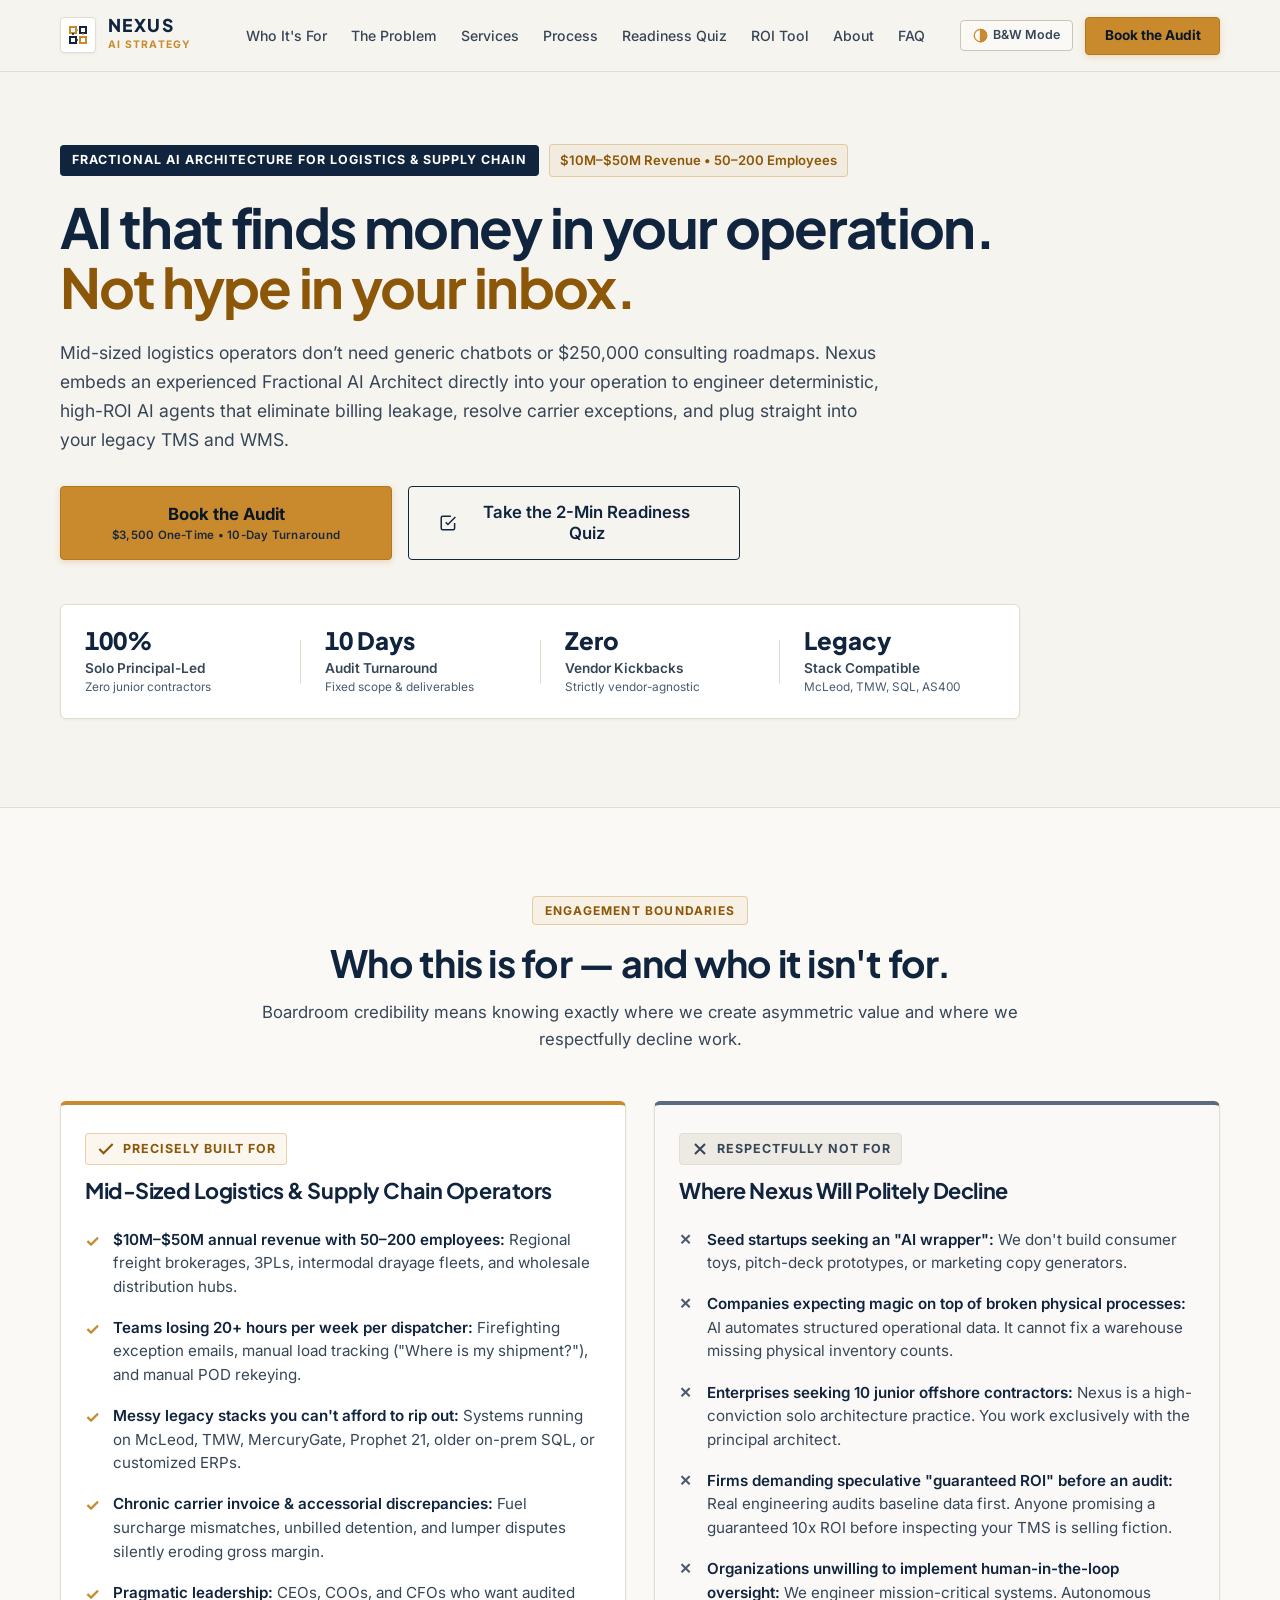
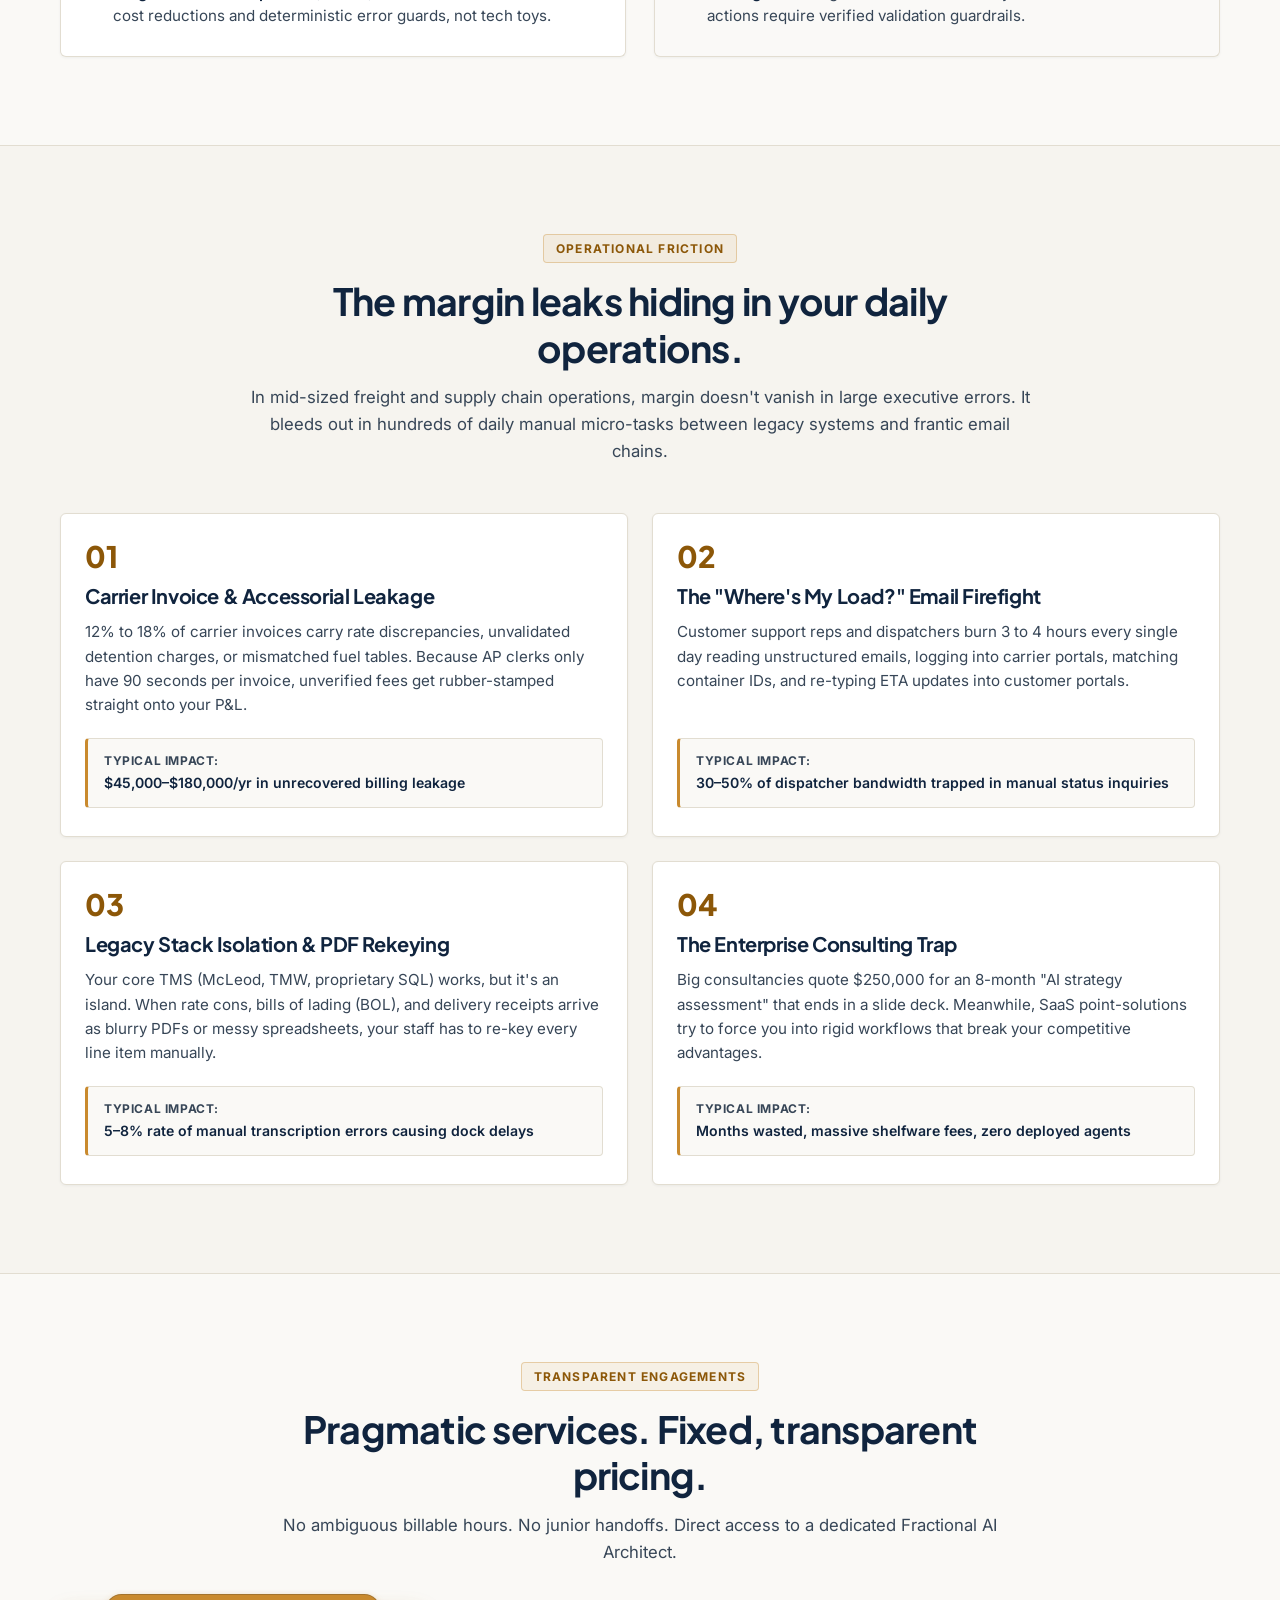
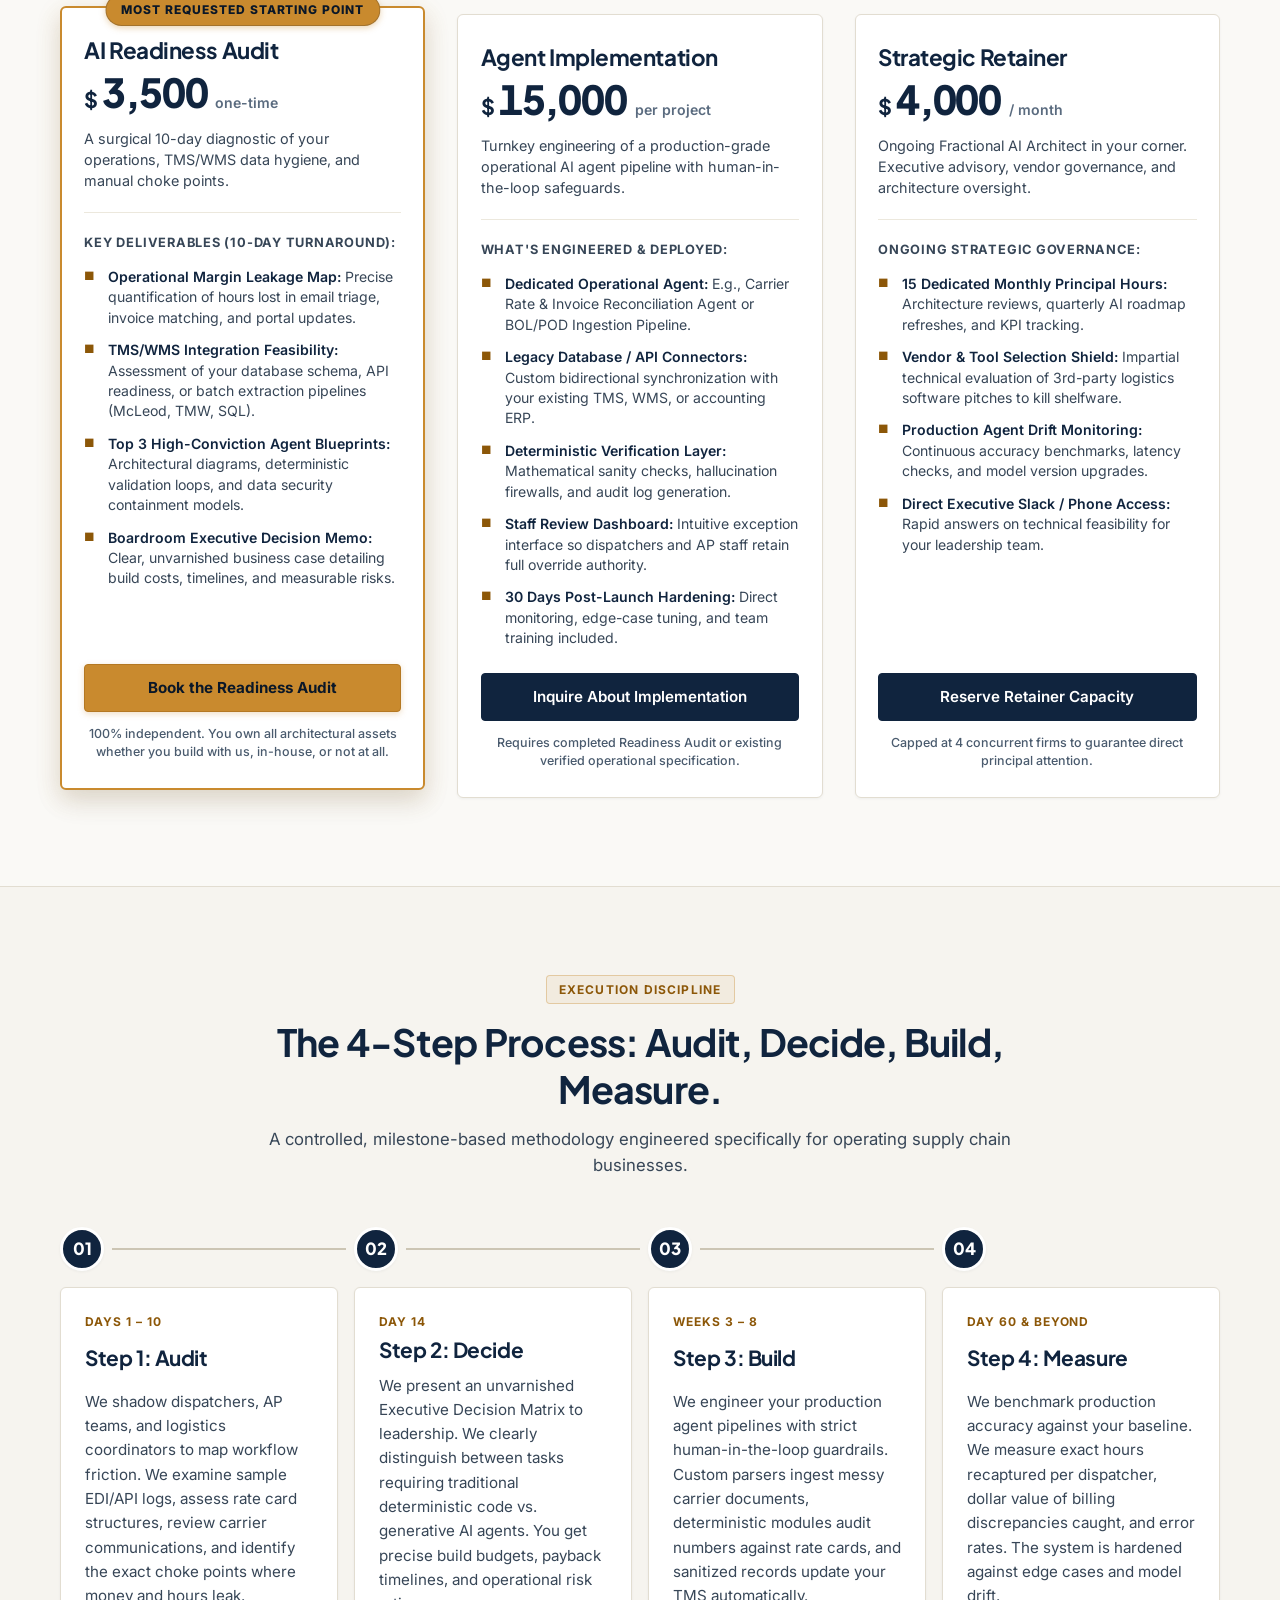
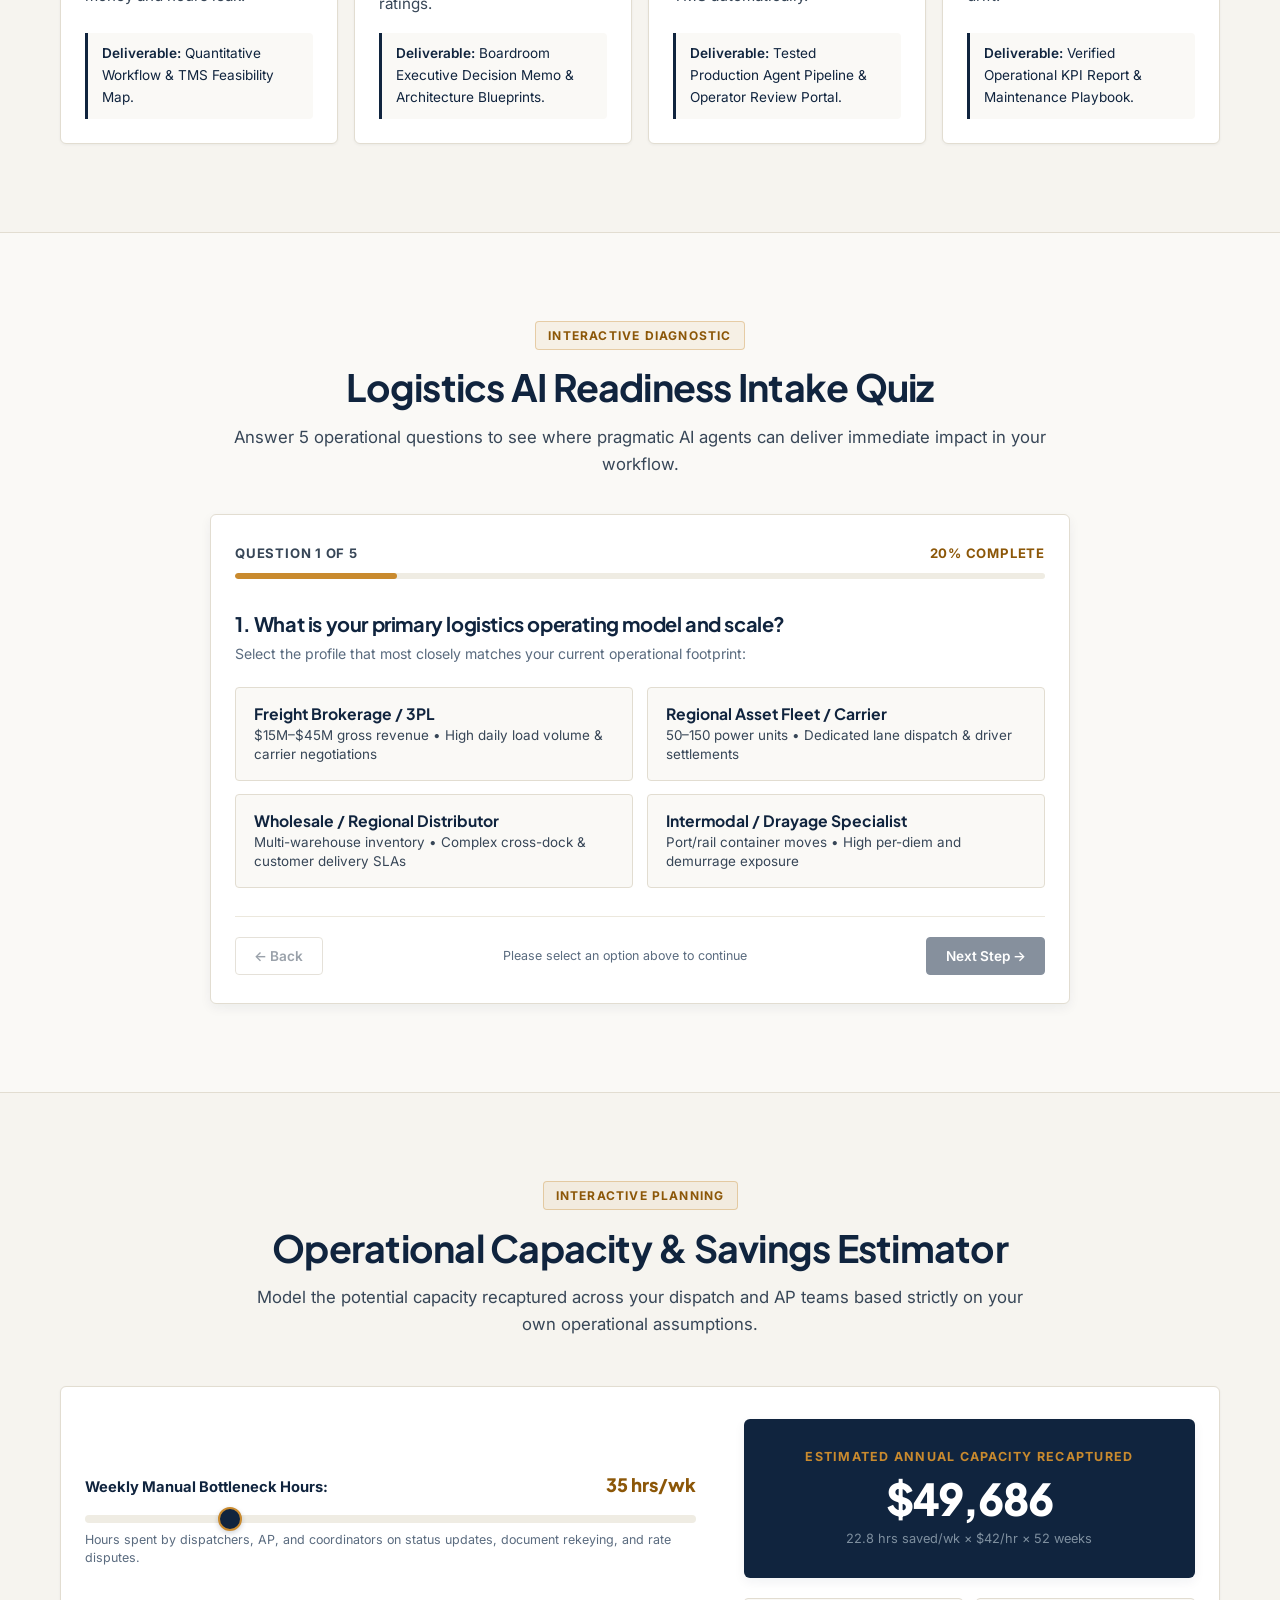
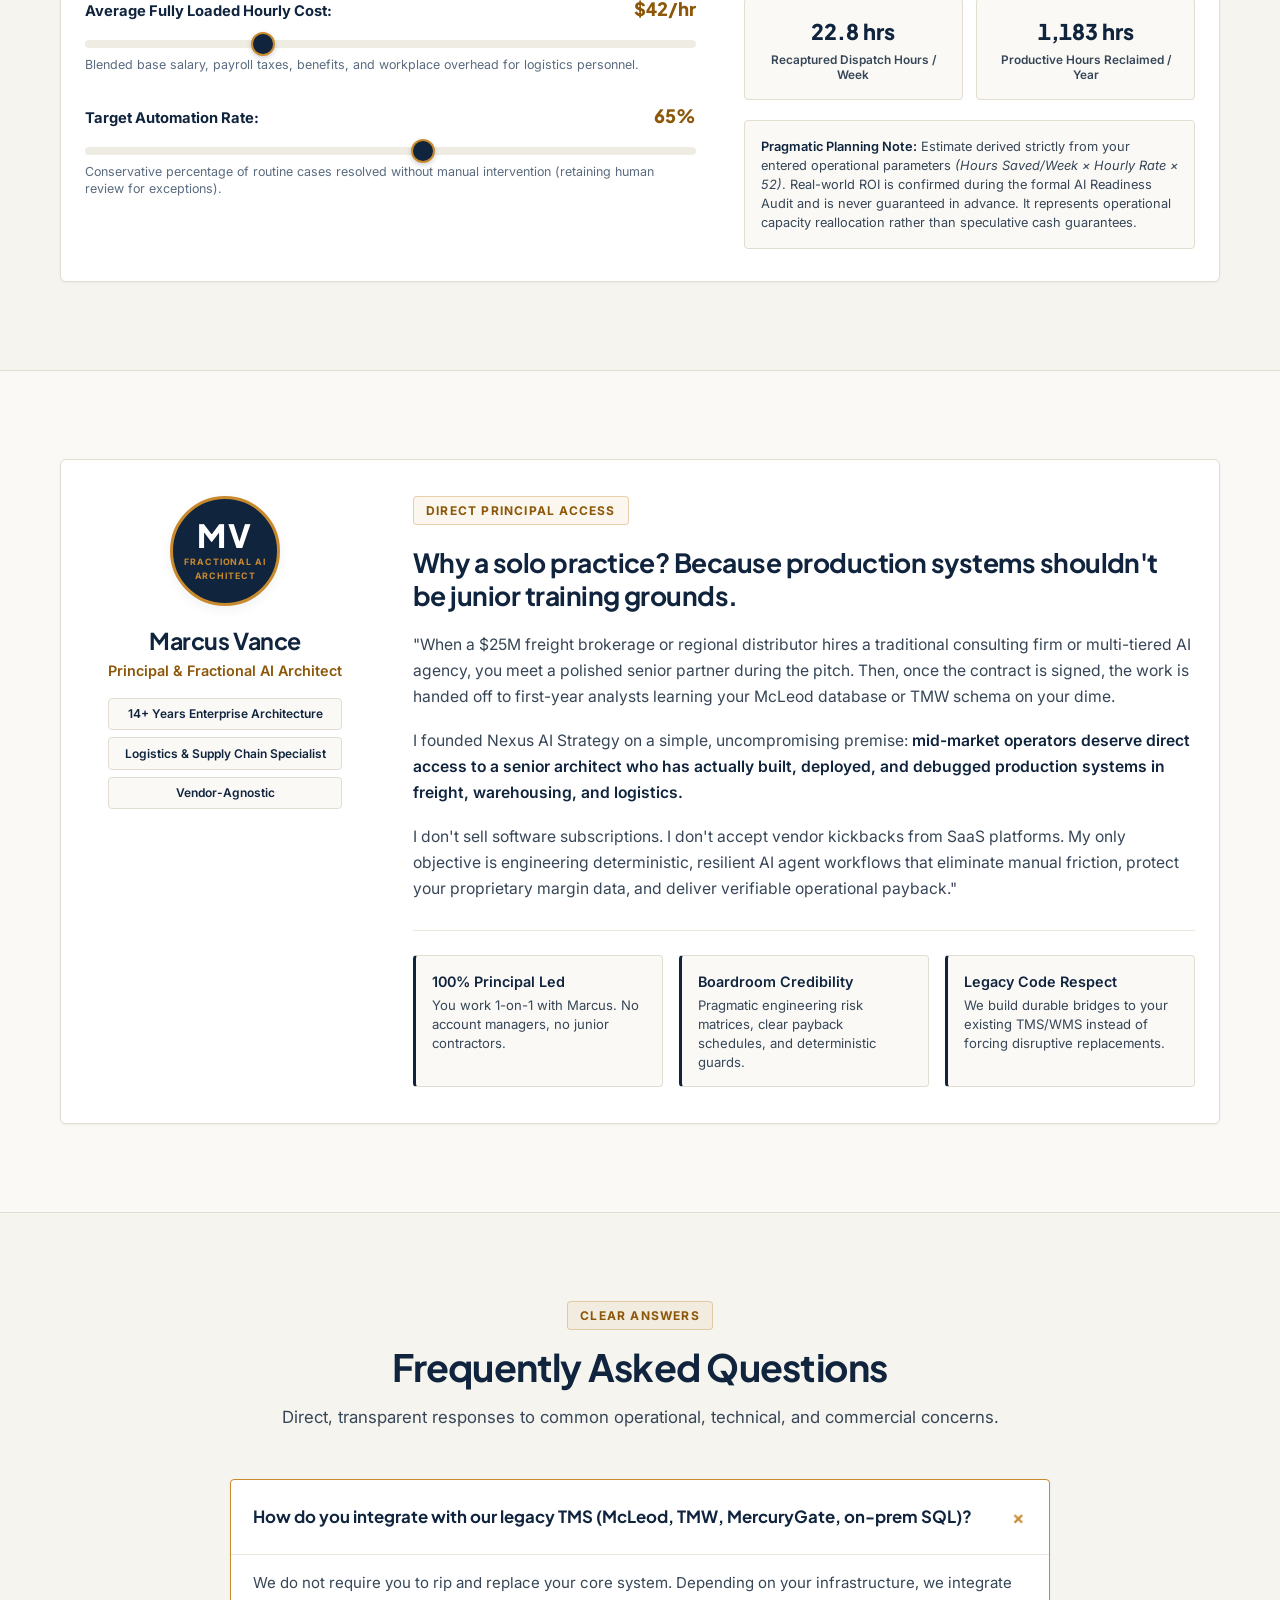
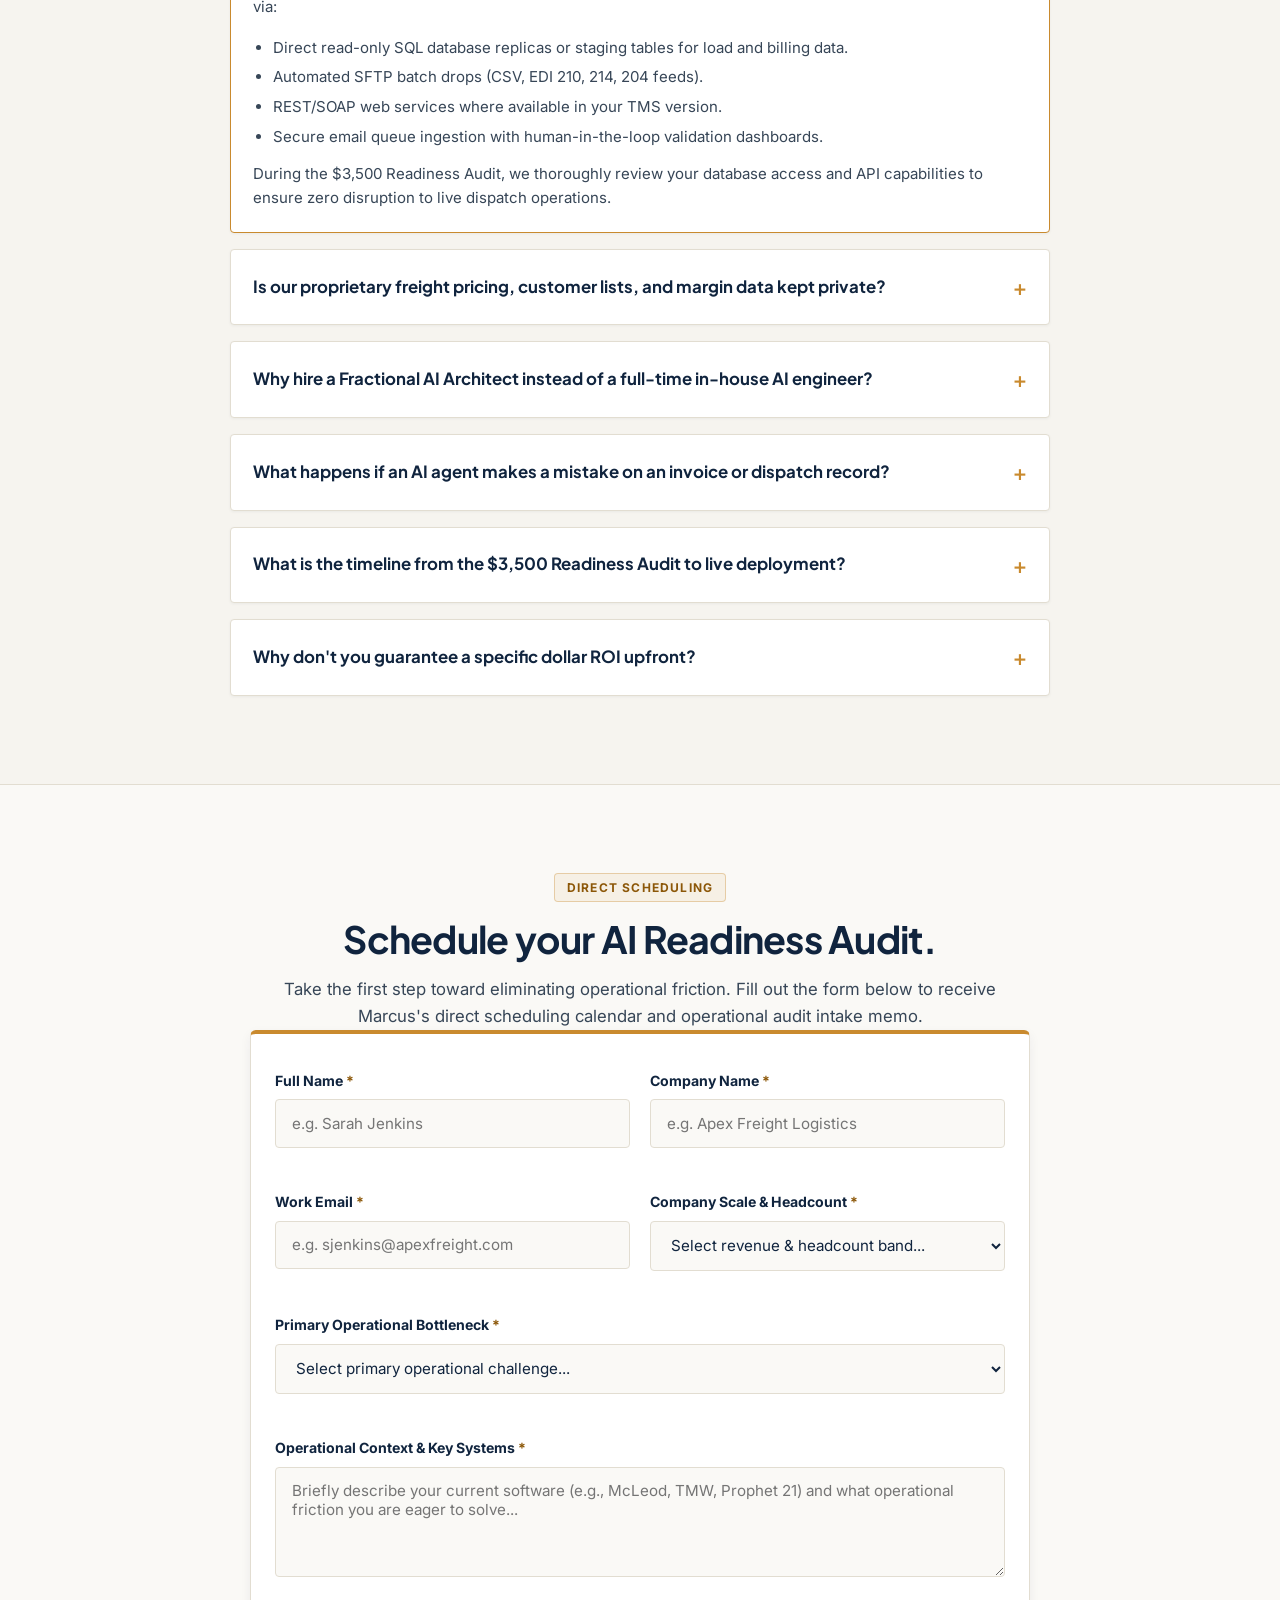
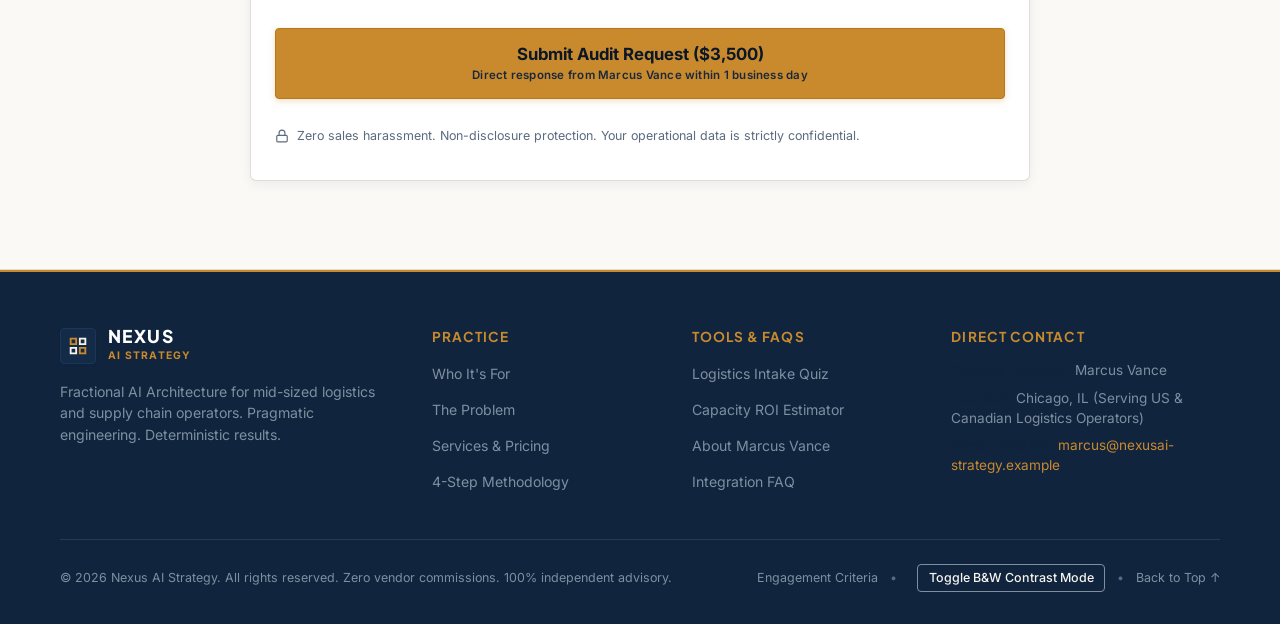
==== commit ac8573e5: "Enhance accessibility, grayscale readability, WCAG contrast, and comprehensive QA test suites" ====
--- a/index.html
+++ b/index.html
@@ -11,6 +11,9 @@
   <link rel="stylesheet" href="styles.css">
 </head>
 <body>
+  <!-- ACCESSIBILITY: SKIP TO CONTENT -->
+  <a href="#hero" class="skip-link">Skip to main content</a>
+
   <!-- HEADER & NAVIGATION -->
   <header class="site-header" id="top">
     <div class="nav-container">
@@ -48,6 +51,14 @@
       </nav>
 
       <div class="nav-actions">
+        <!-- Accessibility Grayscale Mode Toggle -->
+        <button type="button" class="a11y-toggle" id="grayscale-toggle-btn" aria-pressed="false" title="Toggle 100% Grayscale View (Accessibility Contrast Check)">
+          <svg width="15" height="15" viewBox="0 0 24 24" fill="none" stroke="currentColor" stroke-width="2" aria-hidden="true">
+            <circle cx="12" cy="12" r="10"/>
+            <path d="M12 2a10 10 0 0 1 0 20z" fill="currentColor"/>
+          </svg>
+          <span class="a11y-toggle-text">B&amp;W Mode</span>
+        </button>
         <a href="#contact" class="btn btn-copper btn-sm nav-cta" id="nav-book-btn">Book the Audit</a>
         <!-- Mobile Menu Toggle Button -->
         <button type="button" class="mobile-toggle" id="mobile-toggle-btn" aria-expanded="false" aria-controls="mobile-nav" aria-label="Toggle navigation menu">
@@ -73,6 +84,15 @@
         </ul>
         <div class="mobile-nav-cta-wrapper">
           <a href="#contact" class="btn btn-copper btn-block mobile-nav-link" id="mobile-book-audit-link">Book the Audit ($3,500)</a>
+        </div>
+        <div class="mobile-a11y-wrapper">
+          <button type="button" class="btn btn-outline mobile-a11y-btn" id="mobile-grayscale-toggle-btn" aria-pressed="false">
+            <svg width="15" height="15" viewBox="0 0 24 24" fill="none" stroke="currentColor" stroke-width="2" aria-hidden="true">
+              <circle cx="12" cy="12" r="10"/>
+              <path d="M12 2a10 10 0 0 1 0 20z" fill="currentColor"/>
+            </svg>
+            <span>B&amp;W Accessibility Mode</span>
+          </button>
         </div>
       </div>
     </nav>
@@ -572,7 +592,7 @@
                 <h3 class="quiz-q-title">2. Where is your team burning the most manual operational hours?</h3>
                 <p class="quiz-q-hint">Identify your single largest daily workflow bottleneck:</p>
                 <div class="quiz-options-grid">
-                  <button type="button" class="quiz-option-btn" data-value="carrier-invoice" data-focus="Carrier Rate & Invoice Reconciliation">
+                  <button type="button" class="quiz-option-btn" data-value="carrier-invoice" data-focus="Carrier Rate & Invoice Reconciliation Agent">
                     <span class="opt-label">Carrier Invoice & Accessorial Reconciliation</span>
                     <span class="opt-detail">Matching invoices against rate cons, fighting lumper & detention charges manually</span>
                   </button>
@@ -812,7 +832,7 @@
               <!-- Explicit Disclaimer Notice -->
               <div class="estimator-note">
                 <p>
-                  <strong>Pragmatic Planning Note:</strong> This calculation is an estimate derived strictly from your entered operational inputs <em>(Hours Saved/Week × Hourly Rate × 52)</em>. It represents operational capacity reallocation rather than cash-in-hand guarantees. Actual baseline capture rates are rigorously validated during the on-site or remote AI Readiness Audit.
+                  <strong>Pragmatic Planning Note:</strong> Estimate derived strictly from your entered operational parameters <em>(Hours Saved/Week × Hourly Rate × 52)</em>. Real-world ROI is confirmed during the formal AI Readiness Audit and is never guaranteed in advance. It represents operational capacity reallocation rather than speculative cash guarantees.
                 </p>
               </div>
             </div>
@@ -1200,6 +1220,8 @@
         <div class="footer-secondary-links">
           <a href="#fit">Engagement Criteria</a>
           <span class="footer-dot">&bull;</span>
+          <button type="button" class="footer-a11y-btn" id="footer-grayscale-toggle-btn" aria-pressed="false">Toggle B&amp;W Contrast Mode</button>
+          <span class="footer-dot">&bull;</span>
           <a href="#top">Back to Top &uarr;</a>
         </div>
       </div>
--- a/styles.css
+++ b/styles.css
@@ -23,7 +23,7 @@
   --color-slate: #5A6B7F;
   --color-slate-light: #7E8F9F;
   --color-slate-dark: #374657;
-  --color-slate-muted: #8E9BA8;
+  --color-slate-muted: #4A5B6E;
 
   --color-paper: #F6F4EF;
   --color-paper-light: #FAF9F6;
@@ -32,7 +32,8 @@
 
   --color-copper: #C98A2E;
   --color-copper-hover: #B47822;
-  --color-copper-dark: #986518;
+  --color-copper-dark: #8C5708;
+  --color-copper-text: #8C5708;
   --color-copper-light: rgba(201, 138, 46, 0.08);
   --color-copper-border: rgba(201, 138, 46, 0.35);
 
@@ -128,6 +129,30 @@
 :focus-visible {
   outline: 2px solid var(--color-copper);
   outline-offset: 3px;
+}
+
+/* SKIP LINK FOR ACCESSIBILITY */
+.skip-link {
+  position: absolute;
+  top: -100px;
+  left: 1.25rem;
+  background-color: var(--color-navy);
+  color: #FFFFFF;
+  padding: 0.75rem 1.25rem;
+  font-family: var(--font-body);
+  font-weight: 700;
+  font-size: 0.9rem;
+  border-radius: var(--radius-sm);
+  z-index: 1000;
+  transition: top 0.15s ease;
+  border: 2px solid var(--color-copper);
+  text-decoration: none;
+}
+
+.skip-link:focus {
+  top: 1rem;
+  outline: 3px solid var(--color-copper);
+  outline-offset: 2px;
 }
 
 /* LAYOUT CONTAINERS */
@@ -164,7 +189,7 @@
   font-weight: 700;
   text-transform: uppercase;
   letter-spacing: 0.1em;
-  color: var(--color-copper);
+  color: var(--color-copper-dark);
   background-color: var(--color-copper-light);
   border: 1px solid var(--color-copper-border);
   padding: 0.25rem 0.75rem;
@@ -206,15 +231,28 @@
 
 .btn-copper {
   background-color: var(--color-copper);
-  color: #FFFFFF;
-  border-color: var(--color-copper-hover);
-  box-shadow: 0 2px 6px rgba(201, 138, 46, 0.25);
+  color: var(--color-navy-dark);
+  border-color: #B47822;
+  box-shadow: 0 2px 6px rgba(201, 138, 46, 0.28);
+  font-weight: 700;
 }
 
 .btn-copper:hover {
-  background-color: var(--color-copper-hover);
-  color: #FFFFFF;
-  box-shadow: 0 4px 12px rgba(201, 138, 46, 0.35);
+  background-color: #D99738;
+  color: var(--color-navy-dark);
+  border-color: var(--color-copper);
+  box-shadow: 0 4px 14px rgba(201, 138, 46, 0.38);
+}
+
+.btn-copper:focus-visible {
+  outline: 3px solid var(--color-navy-dark);
+  outline-offset: 3px;
+}
+
+.btn-copper .btn-subtext {
+  color: var(--color-navy);
+  opacity: 0.95;
+  font-weight: 600;
 }
 
 .btn-navy {
@@ -244,12 +282,13 @@
 .btn-outline {
   background-color: transparent;
   color: var(--color-slate-dark);
-  border-color: var(--color-border-dark);
+  border: 1.5px solid var(--color-border-dark);
 }
 
 .btn-outline:hover:not(:disabled) {
   background-color: var(--color-paper-alt);
   color: var(--color-navy);
+  border-color: var(--color-slate-dark);
 }
 
 .btn-sm {
@@ -542,7 +581,7 @@
 }
 
 .hero-headline-sub {
-  color: var(--color-copper);
+  color: var(--color-copper-dark);
   display: inline-block;
 }
 
@@ -736,7 +775,7 @@
   font-family: var(--font-heading);
   font-size: 1.85rem;
   font-weight: 800;
-  color: var(--color-copper);
+  color: var(--color-copper-dark);
   line-height: 1;
   margin-bottom: 0.75rem;
 }
@@ -818,16 +857,17 @@
   left: 50%;
   transform: translateX(-50%);
   background-color: var(--color-copper);
-  color: #FFFFFF;
+  color: var(--color-navy-dark);
   font-family: var(--font-body);
   font-size: 0.75rem;
-  font-weight: 700;
+  font-weight: 800;
   letter-spacing: 0.08em;
   text-transform: uppercase;
-  padding: 0.3rem 0.95rem;
+  padding: 0.35rem 0.95rem;
   border-radius: var(--radius-pill);
   box-shadow: 0 2px 6px rgba(201, 138, 46, 0.35);
   white-space: nowrap;
+  border: 1px solid rgba(10, 23, 40, 0.2);
 }
 
 .service-header {
@@ -915,7 +955,7 @@
   left: 0;
   top: 1px;
   font-size: 0.72rem;
-  color: var(--color-copper);
+  color: var(--color-copper-dark);
 }
 
 .service-footer {
@@ -924,7 +964,8 @@
 
 .service-guarantee-note {
   font-size: 0.78rem;
-  color: var(--color-slate-muted);
+  font-weight: 500;
+  color: var(--color-text-muted);
   text-align: center;
   margin-top: 0.85rem;
   line-height: 1.4;
@@ -995,7 +1036,7 @@
   font-weight: 700;
   text-transform: uppercase;
   letter-spacing: 0.08em;
-  color: var(--color-copper);
+  color: var(--color-copper-dark);
   margin-bottom: 0.35rem;
 }
 
@@ -1062,7 +1103,8 @@
 }
 
 .quiz-pct-text {
-  color: var(--color-copper);
+  color: var(--color-copper-dark);
+  font-weight: 700;
 }
 
 .quiz-progress-track {
@@ -1128,9 +1170,11 @@
 
 .quiz-option-btn.selected {
   background-color: var(--color-copper-light);
-  border-color: var(--color-copper);
+  border-color: var(--color-copper-dark);
   border-width: 2px;
-  padding: calc(1rem - 1px) calc(1.15rem - 1px);
+  border-left: 5px solid var(--color-copper);
+  padding: calc(1rem - 1px) calc(1.15rem - 1px) calc(1rem - 1px) calc(1.15rem - 4px);
+  box-shadow: 0 2px 8px rgba(16, 36, 62, 0.08);
 }
 
 .opt-label {
@@ -1142,7 +1186,7 @@
 }
 
 .quiz-option-btn.selected .opt-label {
-  color: var(--color-copper-dark);
+  color: var(--color-navy-dark);
 }
 
 .opt-detail {
@@ -1735,7 +1779,8 @@
 }
 
 .required-star {
-  color: var(--color-copper);
+  color: var(--color-copper-dark);
+  font-weight: 700;
 }
 
 .form-input,
@@ -2178,3 +2223,132 @@
     grid-template-columns: repeat(3, 1fr);
   }
 }
+
+/* ==========================================================================
+   16. ACCESSIBILITY & GRAYSCALE CONTRAST SYSTEM
+   ========================================================================== */
+
+/* 100% Grayscale Contrast Emulation Mode */
+body.grayscale-mode {
+  filter: grayscale(100%);
+}
+
+/* Structural & Hierarchy Reinforcement in Grayscale */
+body.grayscale-mode .btn-copper {
+  background-color: #383838;
+  color: #FFFFFF;
+  border: 1px solid #1A1A1A;
+}
+
+body.grayscale-mode .btn-copper:hover {
+  background-color: #1A1A1A;
+  color: #FFFFFF;
+}
+
+body.grayscale-mode .btn-copper .btn-subtext {
+  color: #E2E2E2;
+}
+
+body.grayscale-mode .service-card-primary {
+  border: 3px solid #111111;
+  box-shadow: 0 4px 20px rgba(0, 0, 0, 0.25);
+}
+
+body.grayscale-mode .service-card-badge {
+  background-color: #111111;
+  color: #FFFFFF;
+  border: 1px solid #FFFFFF;
+}
+
+body.grayscale-mode .quiz-option-btn.selected {
+  border-color: #111111;
+  border-left: 6px solid #111111;
+  background-color: #ECECEC;
+}
+
+.a11y-toggle {
+  display: none;
+  align-items: center;
+  gap: 0.35rem;
+  padding: 0.45rem 0.75rem;
+  background-color: var(--color-paper-light);
+  border: 1px solid var(--color-border-dark);
+  border-radius: var(--radius-sm);
+  color: var(--color-slate-dark);
+  font-family: var(--font-body);
+  font-size: 0.78rem;
+  font-weight: 600;
+  cursor: pointer;
+  transition: all 0.15s ease;
+  line-height: 1;
+}
+
+@media (min-width: 768px) {
+  .a11y-toggle {
+    display: inline-flex;
+  }
+}
+
+.a11y-toggle:hover,
+.a11y-toggle.active {
+  background-color: var(--color-paper-alt);
+  color: var(--color-navy);
+  border-color: var(--color-navy);
+}
+
+.a11y-toggle svg {
+  color: var(--color-copper);
+}
+
+.mobile-a11y-wrapper {
+  padding-top: 1rem;
+  margin-top: 0.75rem;
+  border-top: 1px solid var(--color-border);
+}
+
+.mobile-a11y-btn {
+  display: flex;
+  align-items: center;
+  justify-content: center;
+  gap: 0.5rem;
+  width: 100%;
+  padding: 0.75rem 1rem;
+  min-height: 44px;
+  font-size: 0.9rem;
+  font-weight: 600;
+  color: var(--color-text-main);
+  border: 1px solid var(--color-border-dark);
+  background-color: var(--color-paper);
+  border-radius: var(--radius-sm);
+  cursor: pointer;
+  transition: all 0.15s ease;
+}
+
+.mobile-a11y-btn:hover,
+.mobile-a11y-btn.active {
+  background-color: var(--color-paper-alt);
+  border-color: var(--color-navy);
+  color: var(--color-navy);
+}
+
+.footer-a11y-btn {
+  background: transparent;
+  border: 1px solid var(--color-slate-light);
+  color: var(--color-paper);
+  font-family: var(--font-body);
+  font-size: 0.78rem;
+  font-weight: 500;
+  padding: 0.35rem 0.65rem;
+  border-radius: var(--radius-sm);
+  cursor: pointer;
+  margin-left: 0.5rem;
+  transition: all 0.15s ease;
+}
+
+.footer-a11y-btn:hover,
+.footer-a11y-btn.active {
+  color: #FFFFFF;
+  border-color: #FFFFFF;
+  background-color: rgba(255, 255, 255, 0.1);
+}
+
